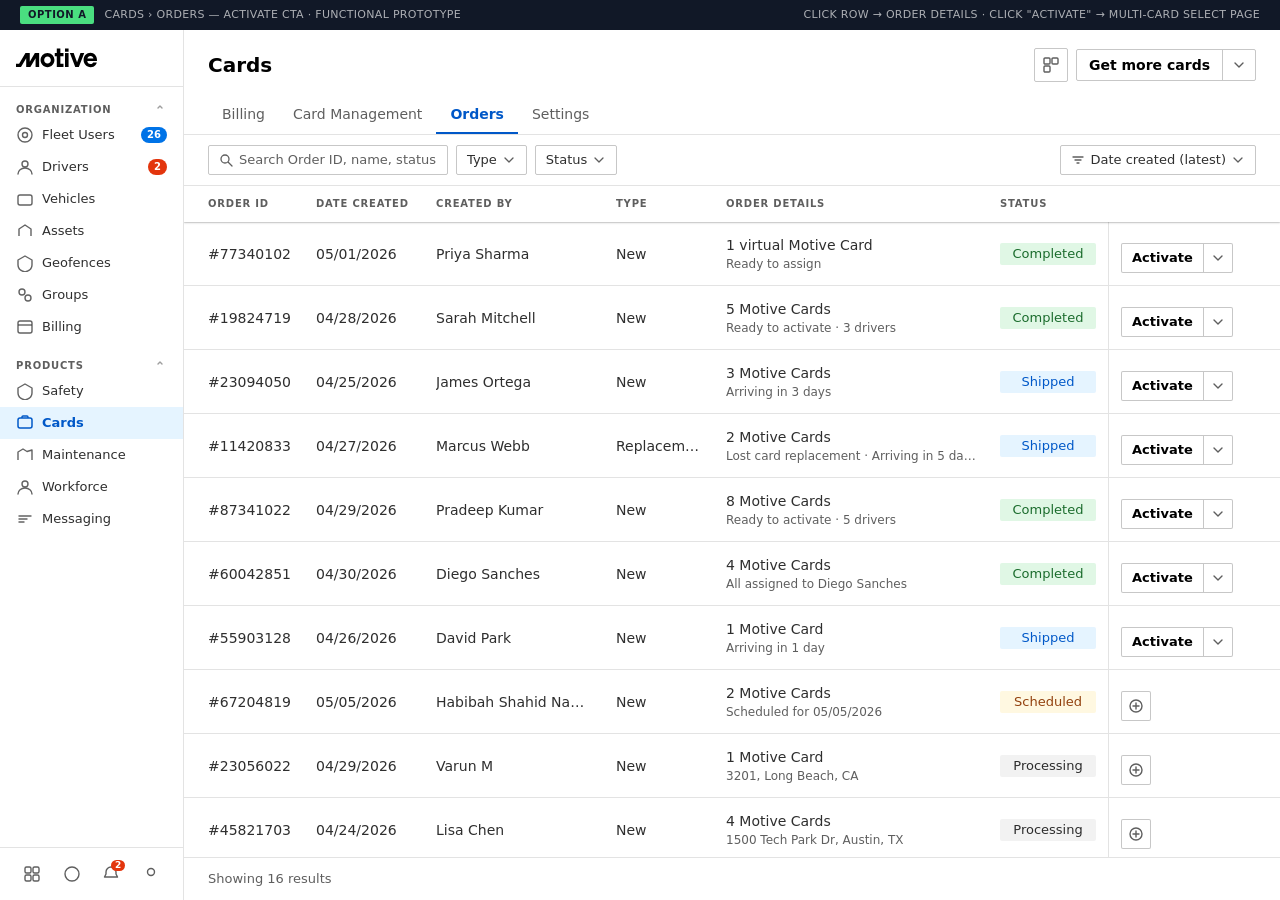
==== card-orders-activate/index.html @ 1909dba9 "fix(card-orders): implement Option A checkboxes, fix table layout, remove avatars" ====
<!DOCTYPE html>
<html lang="en">
<head>
<meta charset="UTF-8"/>
<meta name="viewport" content="width=device-width,initial-scale=1.0"/>
<title>Cards › Orders — Option A</title>
<style>
:root {
  --bg-primary:#fff;--bg-secondary:#fafafa;--bg-tertiary:#f7f7f7;
  --bg-neutral:#f2f2f2;--bg-accent:#e5f4ff;--bg-positive:#e0f7e5;
  --bg-negative:#ffecea;--bg-warning:#fff8e1;
  --text-standard:rgba(0,0,0,.82);--text-subdued:rgba(0,0,0,.63);
  --text-inactive:rgba(0,0,0,.38);--text-emphasis:#000;
  --text-accent:#0058c8;--text-positive:#1b6c2d;--text-negative:#bd0e00;
  --stroke-inactive:rgba(0,0,0,.11);--stroke-standard:rgba(0,0,0,.22);
  --stroke-active:#0073e7;--blue-60:#0073e7;--blue-70:#0058c8;
  --r-xs:2px;--r-sm:4px;--r-md:6px;
}
*{box-sizing:border-box;margin:0;padding:0}
body{font:400 14px/20px 'Inter',system-ui,sans-serif;background:var(--bg-tertiary);color:var(--text-standard);display:flex;flex-direction:column;height:100vh;overflow:hidden}

.banner{height:30px;background:#111827;color:#fff;display:flex;align-items:center;justify-content:space-between;padding:0 20px;flex-shrink:0;position:relative;z-index:900}
.banner-badge{background:#4ade80;color:#111827;border-radius:2px;padding:2px 8px;font:600 10px/14px 'Inter',system-ui,sans-serif;letter-spacing:.5px;text-transform:uppercase;margin-right:10px}
.banner-text{font:400 11px/14px 'Inter',system-ui,sans-serif;opacity:.65;letter-spacing:.3px;text-transform:uppercase}
.app{display:flex;flex:1;overflow:hidden}

/* SIDEBAR */
.sb{width:184px;flex-shrink:0;background:#fff;border-right:1px solid var(--stroke-inactive);display:flex;flex-direction:column;overflow:hidden}
.sb-logo{padding:18px 16px 14px;border-bottom:1px solid var(--stroke-inactive);flex-shrink:0;display:flex;align-items:center}
.sb-logo svg{height:24px;width:auto}
.sb-scroll{flex:1;overflow-y:auto;padding:8px 0}
.sb-section{padding:8px 16px 2px;font:600 10px/12px 'Inter',system-ui,sans-serif;letter-spacing:.8px;text-transform:uppercase;color:var(--text-subdued);display:flex;align-items:center;justify-content:space-between}
.sb-section svg{width:14px;height:14px;opacity:.6}
.sb-item{display:flex;align-items:center;gap:8px;padding:7px 16px;color:var(--text-standard);font:400 13px/18px 'Inter',system-ui,sans-serif;cursor:pointer;white-space:nowrap}
.sb-item:hover{background:rgba(0,0,0,.03)}
.sb-item.active{color:var(--text-accent);background:var(--bg-accent);font-weight:600}
.sb-item .icon{width:18px;height:18px;flex-shrink:0;display:flex;align-items:center;justify-content:center;opacity:.75}
.sb-item.active .icon{opacity:1}
.sb-item .badge{margin-left:auto;background:var(--blue-60);color:#fff;border-radius:99px;font:600 10px/14px 'Inter',system-ui,sans-serif;padding:1px 6px;flex-shrink:0}
.sb-item .badge.notif{background:#e3350d}
.sb-footer{border-top:1px solid var(--stroke-inactive);padding:10px 16px;display:flex;align-items:center;justify-content:space-between;flex-shrink:0}
.sb-foot-icon{width:32px;height:32px;display:flex;align-items:center;justify-content:center;border-radius:4px;cursor:pointer;color:var(--text-subdued);position:relative}
.sb-foot-icon:hover{background:var(--bg-neutral)}
.sb-foot-icon .badge{position:absolute;top:2px;right:2px;background:#e3350d;color:#fff;border-radius:99px;font:700 9px/11px 'Inter',system-ui,sans-serif;padding:0 4px;min-width:14px;text-align:center}

/* MAIN */
.main{flex:1;display:flex;flex-direction:column;overflow:hidden;background:var(--bg-primary)}
.view{flex:1;display:none;flex-direction:column;overflow:hidden}
.view.active{display:flex}

/* PAGE HEADER */
.ph{padding:18px 24px 0;border-bottom:1px solid var(--stroke-inactive);flex-shrink:0}
.ph-row{display:flex;align-items:center;justify-content:space-between;margin-bottom:14px}
.ph-title{font:700 20px/28px 'Inter',system-ui,sans-serif;color:var(--text-emphasis)}
.ph-actions{display:flex;align-items:center;gap:8px}
.get-cards-btn{display:inline-flex;align-items:center;border:1px solid var(--stroke-standard);border-radius:var(--r-xs);overflow:hidden;font:600 14px/20px 'Inter',system-ui,sans-serif;color:var(--text-emphasis);cursor:pointer}
.get-cards-btn .lbl{padding:5px 12px;border-right:1px solid var(--stroke-standard)}
.get-cards-btn:hover{background:var(--bg-secondary)}
.get-cards-btn .chev{padding:5px 8px;display:flex;align-items:center;color:var(--text-subdued)}
.get-cards-btn .chev svg{width:16px;height:16px}
.icon-square{width:34px;height:34px;border:1px solid var(--stroke-standard);border-radius:var(--r-xs);display:flex;align-items:center;justify-content:center;cursor:pointer;color:var(--text-subdued)}
.icon-square:hover{background:var(--bg-secondary)}
.icon-square svg{width:18px;height:18px}
.tabs{display:flex}
.tab{padding:8px 14px;font:400 14px/20px 'Inter',system-ui,sans-serif;color:var(--text-subdued);cursor:pointer;border-bottom:2px solid transparent;white-space:nowrap}
.tab:hover{color:var(--text-standard)}
.tab.active{color:var(--text-accent);border-bottom-color:var(--text-accent);font-weight:600}

/* SUB-PAGE HEADER */
.sub-head{display:flex;align-items:center;justify-content:space-between;padding:16px 24px;border-bottom:1px solid var(--stroke-inactive);flex-shrink:0}
.bc{font:400 14px/20px 'Inter',system-ui,sans-serif;color:var(--text-subdued);display:flex;align-items:center;gap:8px}
.bc a{color:var(--text-subdued);text-decoration:none;cursor:pointer}
.bc a:hover{color:var(--text-accent)}
.bc .sep{color:var(--text-inactive)}
.bc .cur{color:var(--text-emphasis);font-weight:700}
.btn-close{border:1px solid var(--stroke-standard);border-radius:var(--r-xs);padding:6px 16px;font:400 13px/18px 'Inter',system-ui,sans-serif;cursor:pointer;color:var(--text-standard);background:var(--bg-primary)}
.btn-close:hover{background:var(--bg-secondary)}

/* FILTER ROW */
.fr{display:flex;align-items:center;gap:8px;padding:10px 24px;border-bottom:1px solid var(--stroke-inactive);flex-shrink:0;background:var(--bg-primary);position:relative;z-index:30}
.search{display:flex;align-items:center;gap:6px;border:1px solid var(--stroke-standard);border-radius:var(--r-xs);padding:5px 10px;width:240px;flex-shrink:0;position:relative}
.search svg{width:14px;height:14px;flex-shrink:0;color:var(--text-subdued)}
.search input{border:none;outline:none;background:transparent;font:400 13px/18px 'Inter',system-ui,sans-serif;color:var(--text-standard);width:100%}
.search input::placeholder{color:var(--text-subdued)}
.filt{display:inline-flex;align-items:center;gap:5px;border:1px solid var(--stroke-standard);border-radius:var(--r-xs);padding:5px 10px;font:400 13px/18px 'Inter',system-ui,sans-serif;color:var(--text-standard);cursor:pointer;white-space:nowrap;user-select:none}
.filt svg{width:14px;height:14px;color:var(--text-subdued)}
.filt:hover{background:var(--bg-secondary)}
.filt.active{background:var(--bg-accent);border-color:var(--stroke-active);color:var(--text-accent);font-weight:600}
.filt.active svg{color:var(--text-accent)}
.fr-spacer{flex:1}
.sort{display:inline-flex;align-items:center;gap:5px;border:1px solid var(--stroke-standard);border-radius:var(--r-xs);padding:5px 10px;font:400 13px/18px 'Inter',system-ui,sans-serif;color:var(--text-standard);cursor:pointer;white-space:nowrap}
.sort:hover{background:var(--bg-secondary)}
.sort svg{width:14px;height:14px;color:var(--text-subdued)}

/* TABLE */
.ta{flex:1;overflow:auto;position:relative}
.tw{width:100%;display:flex;flex-direction:column}
.thead{display:grid;grid-template-columns:120px 120px 180px 110px 1fr 120px 172px;position:sticky;top:0;z-index:20;background:var(--bg-primary);box-shadow:0 0 0 1px rgba(0,0,0,.08),0 1px 2px rgba(0,0,0,.18);height:36px}
.th{display:flex;align-items:center;padding:0 12px;font:600 10px/12px 'Inter',system-ui,sans-serif;letter-spacing:.8px;text-transform:uppercase;color:var(--text-subdued);white-space:nowrap;overflow:hidden}
.th:first-child{padding-left:24px}
.th:last-child{padding:0 12px 0 12px;justify-content:flex-end}
.tr{display:grid;grid-template-columns:120px 120px 180px 110px 1fr 120px 172px;align-items:stretch;border-bottom:1px solid var(--stroke-inactive);min-height:64px;background:var(--bg-primary);cursor:pointer}
.tr:hover{background:var(--bg-secondary)}
.td{display:flex;flex-direction:column;justify-content:center;padding:12px 12px;overflow:hidden}
.td:first-child{padding-left:24px}
.td:last-child{padding:12px;border-left:1px solid var(--stroke-inactive);justify-content:flex-end}
.td-main{font:400 14px/20px 'Inter',system-ui,sans-serif;color:var(--text-standard);white-space:nowrap;overflow:hidden;text-overflow:ellipsis}
.td-sub{font:400 12px/16px 'Inter',system-ui,sans-serif;color:var(--text-subdued);margin-top:1px;white-space:nowrap;overflow:hidden;text-overflow:ellipsis}

/* TAGS */
.tag{display:inline-flex;align-items:center;justify-content:center;padding:2px 8px;border-radius:var(--r-xs);font:400 13px/18px 'Inter',system-ui,sans-serif;white-space:nowrap}
.tag-neutral{background:var(--bg-neutral);color:var(--text-standard)}
.tag-accent{background:var(--bg-accent);color:var(--text-accent)}
.tag-positive{background:var(--bg-positive);color:var(--text-positive)}
.tag-negative{background:var(--bg-negative);color:var(--text-negative)}
.tag-warning{background:var(--bg-warning);color:#92400e}

/* SPLIT + ICON */
.split{display:inline-flex;align-items:center;border:1px solid var(--stroke-standard);border-radius:var(--r-xs);font:600 13px/18px 'Inter',system-ui,sans-serif;color:var(--text-emphasis);background:var(--bg-primary);position:relative;cursor:default}
.split:hover{background:var(--bg-secondary)}
.split .s-lbl{padding:5px 10px;border-right:1px solid var(--stroke-standard);cursor:pointer;white-space:nowrap}
.split .s-lbl:hover{background:var(--bg-accent);color:var(--text-accent);border-radius:1px 0 0 1px}
.split .s-chev{padding:5px 6px;cursor:pointer;display:flex;align-items:center;justify-content:center}
.split .s-chev:hover{background:var(--bg-neutral);border-radius:0 1px 1px 0}
.split .s-chev svg{width:16px;height:16px;color:var(--text-subdued)}
.ibtn-wrap{position:relative;display:inline-flex}
.ibtn{width:30px;height:30px;border:1px solid var(--stroke-standard);border-radius:var(--r-xs);display:inline-flex;align-items:center;justify-content:center;cursor:pointer;background:var(--bg-primary);color:var(--text-subdued);flex-shrink:0}
.ibtn:hover{background:var(--bg-secondary)}
.ibtn svg{width:16px;height:16px}

/* DROPDOWN */
.dd{display:none;position:fixed;z-index:9000;background:var(--bg-primary);border:1px solid var(--stroke-standard);border-radius:var(--r-sm);box-shadow:0 4px 16px rgba(0,0,0,.14);min-width:190px;overflow:hidden;padding:4px 0}
.dd.open{display:block}
.dd-item{padding:8px 16px;font:400 14px/20px 'Inter',system-ui,sans-serif;color:var(--text-standard);cursor:pointer;white-space:nowrap}
.dd-item:hover{background:var(--bg-secondary)}
.dd-item.bold{font-weight:600}
.dd-item.checked{color:var(--text-accent);font-weight:600}
.dd-sep{height:1px;background:var(--stroke-inactive);margin:3px 0}

/* TYPEAHEAD */
.ta-dd{display:none;position:fixed;z-index:9100;background:var(--bg-primary);border:1px solid var(--stroke-standard);border-radius:var(--r-sm);box-shadow:0 6px 20px rgba(0,0,0,.14);min-width:320px;overflow:hidden;padding:4px 0}
.ta-dd.open{display:block}
.ta-item{padding:9px 16px;font:400 13px/18px 'Inter',system-ui,sans-serif;color:var(--text-standard);cursor:pointer;display:flex;align-items:center;justify-content:space-between;gap:16px}
.ta-item:hover{background:var(--bg-secondary)}
.ta-id{font:600 13px/18px 'Inter',system-ui,sans-serif;color:var(--text-emphasis);white-space:nowrap}
.ta-meta{font:400 12px/16px 'Inter',system-ui,sans-serif;color:var(--text-subdued);white-space:nowrap}
.ta-hl{color:var(--text-accent)}
.ta-empty{padding:12px 16px;font:400 13px/18px 'Inter',system-ui,sans-serif;color:var(--text-subdued);text-align:center}
.ta-section{padding:4px 16px 2px;font:600 10px/12px 'Inter',system-ui,sans-serif;letter-spacing:.6px;text-transform:uppercase;color:var(--text-inactive)}

/* TOOLTIP */
.tip-wrap{position:relative;display:inline-flex;align-items:center}
.tip{display:none;position:fixed;z-index:9100;background:rgba(0,0,0,.86);color:#fff;font:400 12px/16px 'Inter',system-ui,sans-serif;padding:6px 10px;border-radius:var(--r-sm);pointer-events:none;max-width:240px;white-space:normal;text-align:right}
.tip::after{content:'';position:absolute;top:100%;right:10px;border:5px solid transparent;border-top-color:rgba(0,0,0,.86)}
.tip-wrap:hover .tip{display:block}

.tf{padding:12px 24px;border-top:1px solid var(--stroke-inactive);font:400 13px/18px 'Inter',system-ui,sans-serif;color:var(--text-subdued);flex-shrink:0;background:var(--bg-primary)}
.toast{display:none;position:fixed;bottom:24px;left:50%;transform:translateX(-50%);background:var(--text-positive);color:#fff;padding:10px 20px;border-radius:var(--r-xs);font:600 13px/18px 'Inter',system-ui,sans-serif;z-index:9999;box-shadow:0 4px 12px rgba(0,0,0,.2);pointer-events:none;white-space:nowrap}

/* ─── ORDER DETAILS ─── */
.od-body{flex:1;overflow-y:auto;background:var(--bg-tertiary);padding:24px 32px}
.od-inner{max-width:920px;margin:0 auto;display:flex;flex-direction:column;gap:16px}
.od-card{background:var(--bg-primary);border:1px solid var(--stroke-inactive);border-radius:var(--r-sm);padding:24px 28px}
.od-card-title{font:600 18px/24px 'Inter',system-ui,sans-serif;color:var(--text-emphasis);margin-bottom:6px}
.od-card-sub{font:400 14px/20px 'Inter',system-ui,sans-serif;color:var(--text-subdued)}
.od-modified{font:italic 400 13px/18px 'Inter',system-ui,sans-serif;color:var(--text-subdued);margin-top:18px;border-top:1px solid var(--stroke-inactive);padding-top:14px}
.od-section-title{font:600 16px/22px 'Inter',system-ui,sans-serif;color:var(--text-emphasis);margin-bottom:16px;letter-spacing:-.1px}
.od-row{display:flex;align-items:flex-start;gap:24px;padding:12px 0;border-bottom:1px solid var(--stroke-inactive)}
.od-row:last-child{border-bottom:none}
.od-row-label{font:400 13px/18px 'Inter',system-ui,sans-serif;color:var(--text-subdued);width:200px;flex-shrink:0}
.od-row-val{font:400 14px/20px 'Inter',system-ui,sans-serif;color:var(--text-standard);flex:1}

/* TIMELINE */
.timeline{display:flex;align-items:flex-start;justify-content:space-between;margin-top:16px;padding:0 8px;position:relative}
.tl-step{display:flex;flex-direction:column;align-items:center;flex:1;position:relative;z-index:2}
.tl-dot{width:24px;height:24px;border-radius:50%;background:var(--bg-positive);border:2px solid var(--text-positive);color:var(--text-positive);display:flex;align-items:center;justify-content:center;flex-shrink:0;margin-bottom:8px}
.tl-dot svg{width:14px;height:14px}
.tl-step.pending .tl-dot{background:var(--bg-primary);border-color:var(--stroke-standard);color:var(--text-inactive)}
.tl-step.pending .tl-label{color:var(--text-inactive)}
.tl-step.pending .tl-date{color:var(--text-inactive)}
.tl-label{font:600 13px/18px 'Inter',system-ui,sans-serif;color:var(--text-positive);text-align:center;margin-bottom:2px}
.tl-date{font:400 12px/16px 'Inter',system-ui,sans-serif;color:var(--text-subdued);text-align:center}

/* GROUPED CARDS */
.rc-head{display:flex;align-items:center;justify-content:space-between;margin-bottom:6px}
.rc-title{font:600 16px/22px 'Inter',system-ui,sans-serif;color:var(--text-emphasis)}
.rc-sub{font:400 13px/18px 'Inter',system-ui,sans-serif;color:var(--text-subdued);margin-bottom:18px}
.btn-primary{background:var(--blue-60);color:#fff;border:1px solid var(--blue-60);border-radius:var(--r-xs);padding:6px 16px;font:600 13px/18px 'Inter',system-ui,sans-serif;cursor:pointer}
.btn-primary:hover{background:var(--blue-70)}
.btn-primary:disabled{background:var(--bg-neutral);border-color:var(--stroke-standard);color:var(--text-inactive);cursor:not-allowed}
.btn-secondary{background:var(--bg-primary);color:var(--text-standard);border:1px solid var(--stroke-standard);border-radius:var(--r-xs);padding:6px 16px;font:400 13px/18px 'Inter',system-ui,sans-serif;cursor:pointer}
.btn-secondary:hover{background:var(--bg-secondary)}

.dg{border:1px solid var(--stroke-inactive);border-radius:var(--r-sm);margin-bottom:12px;overflow:hidden;background:var(--bg-primary)}
.dg-header{display:flex;align-items:center;gap:12px;padding:14px 18px;background:var(--bg-tertiary);border-bottom:1px solid var(--stroke-inactive);cursor:pointer;user-select:none;transition:background .15s}
.dg-header:hover{background:rgba(0,115,231,.05)}
.dg-cb{display:flex;align-items:center;justify-content:center;width:18px;height:18px;flex-shrink:0;opacity:0;transition:opacity .15s}
.dg.edit-mode .dg-cb{opacity:1}
.dg-cb input{width:16px;height:16px;accent-color:var(--blue-60);cursor:pointer}
.dg-info{flex:1;min-width:0}
.dg-name{font:600 14px/20px 'Inter',system-ui,sans-serif;color:var(--text-emphasis)}
.dg-meta{font:400 12px/16px 'Inter',system-ui,sans-serif;color:var(--text-subdued);margin-top:1px}
.dg-count{font:400 12px/16px 'Inter',system-ui,sans-serif;color:var(--text-subdued);background:var(--bg-primary);border:1px solid var(--stroke-inactive);padding:2px 10px;border-radius:99px;flex-shrink:0}
.dg-cards{padding:0;display:none}
.dg.edit-mode .dg-cards{display:block}
.dg-card-row{display:flex;align-items:center;gap:12px;padding:11px 18px 11px 56px;border-top:1px solid var(--stroke-inactive)}
.dg-card-row:first-child{border-top:none}
.dg-card-row:hover{background:var(--bg-secondary)}
.dg-card-row.activated{opacity:.55}
.dg-card-cb{width:18px;height:18px;display:flex;align-items:center;justify-content:center;flex-shrink:0}
.dg-card-cb input{width:16px;height:16px;accent-color:var(--blue-60);cursor:pointer}
.dg-card-num{font:400 14px/20px 'Inter',system-ui,sans-serif;color:var(--text-standard);flex:1;letter-spacing:.4px}
.dg-card-status{font:600 12px/16px 'Inter',system-ui,sans-serif;flex:0 0 auto}
.dg-card-status.done{color:var(--text-positive)}
.dg-card-status.pending{color:var(--text-subdued);font-weight:400}

/* ─── ACTIVATE CARDS VIEW ─── */
.ac-table{flex:1;overflow:auto;background:var(--bg-primary)}
.ac-thead{display:flex;align-items:center;padding:12px 24px;background:var(--bg-primary);border-bottom:1px solid var(--stroke-inactive);font:600 10px/12px 'Inter',system-ui,sans-serif;letter-spacing:.6px;text-transform:uppercase;color:var(--text-subdued)}
.ac-cb{width:48px;flex-shrink:0;display:flex;align-items:center;justify-content:center}
.ac-cb input{width:16px;height:16px;accent-color:var(--blue-60);cursor:pointer}
.ac-num{flex:1.2;min-width:160px}
.ac-driver{flex:1.5;min-width:200px}
.ac-profile{flex:1;min-width:140px}
.ac-actions{width:60px;flex-shrink:0}
.ac-row{display:flex;align-items:center;padding:14px 24px;border-bottom:1px solid var(--stroke-inactive);background:var(--bg-primary);cursor:pointer}
.ac-row:hover{background:var(--bg-secondary)}
.ac-row.selected{background:#f0f7ff}
.ac-row.selected:hover{background:#e8f3ff}
.ac-num-val{font:400 14px/20px 'Inter',system-ui,sans-serif;color:var(--text-standard)}
.ac-driver-val{font:400 14px/20px 'Inter',system-ui,sans-serif;color:var(--text-accent);cursor:pointer}
.ac-driver-val:hover{text-decoration:underline}
.ac-profile-val{font:400 14px/20px 'Inter',system-ui,sans-serif;color:var(--text-standard)}

/* ACTION BAR */
.action-bar{display:none;align-items:center;justify-content:space-between;padding:10px 24px;background:var(--blue-60);color:#fff;border-bottom:1px solid var(--blue-70);flex-shrink:0;height:42px}
.action-bar.visible{display:flex}
.ab-left{display:flex;align-items:center;gap:8px;font:400 14px/20px 'Inter',system-ui,sans-serif}
.ab-left strong{font-weight:600}
.ab-clear{color:rgba(255,255,255,.85);cursor:pointer;text-decoration:underline;font:400 13px/18px 'Inter',system-ui,sans-serif;margin-left:6px}
.ab-clear:hover{color:#fff}
.ab-right{display:flex;align-items:center;gap:14px}
.ab-btn{background:transparent;border:none;color:rgba(255,255,255,.95);font:600 13px/18px 'Inter',system-ui,sans-serif;cursor:pointer;padding:6px 10px}
.ab-btn:hover{color:#fff}
.ab-btn.primary{color:#fff;background:rgba(255,255,255,.12);border-radius:var(--r-xs);padding:6px 14px}
.ab-btn.primary:hover{background:rgba(255,255,255,.22)}

/* MODAL */
.modal-overlay{display:none;position:fixed;inset:0;z-index:800;background:rgba(0,0,0,.4);align-items:center;justify-content:center}
.modal-overlay.open{display:flex}
.modal{background:var(--bg-primary);border-radius:var(--r-sm);width:480px;max-width:90vw;padding:24px 28px;box-shadow:0 8px 28px rgba(0,0,0,.2)}
.modal-title{font:600 17px/24px 'Inter',system-ui,sans-serif;color:var(--text-emphasis);margin-bottom:12px}
.modal-body{font:400 14px/20px 'Inter',system-ui,sans-serif;color:var(--text-standard);margin-bottom:8px}
.modal-body strong{font-weight:600}
.modal-q{font:400 14px/20px 'Inter',system-ui,sans-serif;color:var(--text-standard);margin-bottom:24px;margin-top:14px}
.modal-actions{display:flex;justify-content:flex-end;gap:10px}

/* GET MORE CARDS MODAL */
.fullmodal-overlay{display:none;position:fixed;inset:0;z-index:800;background:var(--bg-primary);flex-direction:column}
.fullmodal-overlay.open{display:flex}
.fullmodal-header{background:var(--blue-60);color:#fff;display:flex;align-items:center;justify-content:space-between;padding:0 24px;height:52px;flex-shrink:0}
.fullmodal-title{font:600 16px/22px 'Inter',system-ui,sans-serif}
.fullmodal-header-actions{display:flex;align-items:center;gap:10px}
.fullmodal-close{border:1px solid rgba(255,255,255,.5);border-radius:var(--r-xs);padding:5px 16px;font:400 13px/18px 'Inter',system-ui,sans-serif;color:#fff;cursor:pointer;background:transparent}
.fullmodal-close:hover{background:rgba(255,255,255,.12)}
.fullmodal-next{border:1px solid rgba(255,255,255,.3);border-radius:var(--r-xs);padding:5px 16px;font:400 13px/18px 'Inter',system-ui,sans-serif;color:rgba(255,255,255,.45);cursor:not-allowed;background:transparent}
.fullmodal-body{flex:1;overflow-y:auto;background:var(--bg-tertiary);padding:32px 24px}
.fullmodal-body-inner{max-width:600px;margin:0 auto;display:flex;flex-direction:column;gap:16px}
.m-section{background:var(--bg-primary);border:1px solid var(--stroke-inactive);border-radius:var(--r-sm);padding:24px 28px}
.m-section-title{font:600 16px/22px 'Inter',system-ui,sans-serif;color:var(--text-emphasis);margin-bottom:20px}
.m-field{margin-bottom:20px}.m-field:last-child{margin-bottom:0}
.m-label{font:400 13px/18px 'Inter',system-ui,sans-serif;color:var(--text-standard);margin-bottom:6px}
.m-label .req{color:var(--text-negative)}
.m-input{width:100%;border:1px solid var(--stroke-standard);border-radius:var(--r-xs);padding:8px 12px;font:400 14px/20px 'Inter',system-ui,sans-serif;color:var(--text-standard);background:var(--bg-primary);outline:none}
.m-input:focus{border-color:var(--blue-60);box-shadow:0 0 0 2px rgba(0,115,231,.15)}
.m-radio-option{border:1px solid var(--stroke-standard);border-radius:var(--r-xs);padding:14px 16px;margin-bottom:8px;cursor:pointer;display:flex;align-items:flex-start;gap:12px}
.m-radio-option:hover,.m-radio-option.selected{border-color:var(--blue-60);background:var(--bg-accent)}
.m-radio-option input{margin-top:3px;flex-shrink:0;accent-color:var(--blue-60)}
.m-radio-option .ro-title{font:600 13px/18px 'Inter',system-ui,sans-serif;color:var(--text-emphasis)}
.m-radio-option .ro-sub{font:400 12px/16px 'Inter',system-ui,sans-serif;color:var(--text-subdued);margin-top:2px}
.m-footer{background:var(--bg-secondary);border-top:1px solid var(--stroke-inactive);padding:14px 24px;flex-shrink:0;text-align:center;font:400 13px/18px 'Inter',system-ui,sans-serif;color:var(--text-subdued)}
.m-footer a{color:var(--text-accent);text-decoration:none}
</style>
</head>
<body>

<div class="banner">
  <div style="display:flex;align-items:center">
    <span class="banner-badge">Option A</span>
    <span class="banner-text">Cards › Orders — Activate CTA · Functional Prototype</span>
  </div>
  <span class="banner-text">Click row → Order Details · Click "Activate" → multi-card select page</span>
</div>

<div class="app">
<!-- SIDEBAR -->
<nav class="sb">
  <div class="sb-logo">
    <svg width="135" height="40" viewBox="0 0 162 48" xmlns="http://www.w3.org/2000/svg" style="height:24px;width:auto"><path d="M88.7122 16.3163V31.636L94.9807 31.6232V37.9936H81.5799V16.3112H77.5258V10.1039H81.5774V0.899902H88.7122V10.109H94.9807V16.3163H88.7122Z" fill="black"/><path d="M105.133 0.899902V7.24995H105.13V7.25505H98.0129V0.899902H105.133Z" fill="black"/><path d="M27.5024 10.1013H18.9788L6.23792 31.6359H0V38.0064H9.96081L20.3854 20.3705V37.9936H28.7943L39.1705 20.3195V37.9936H46.3054V10.1013H37.7435L27.5024 27.3983V10.1013Z" fill="black"/><path d="M98.0054 10.1013H105.14V37.9936H98.0054V10.1013Z" fill="black"/><path fill-rule="evenodd" clip-rule="evenodd" d="M62.9984 9.77772H63.0519C70.7271 9.77772 76.8325 16.2093 76.8325 24.0475C76.8325 31.8857 70.7271 38.3172 63.0519 38.3172H62.9984C55.3259 38.3172 49.1644 31.9468 49.1644 24.0475C49.1644 16.1481 55.3259 9.77772 62.9984 9.77772ZM62.9984 31.1824H63.0519V31.1773C66.7825 31.1773 69.7001 27.9895 69.7052 24.0475C69.7052 20.1539 66.7264 16.9126 63.0519 16.9126H62.9984C59.2169 16.9126 56.2993 20.1004 56.2993 24.0475C56.2993 27.9946 59.2169 31.1824 62.9984 31.1824Z" fill="black"/><path fill-rule="evenodd" clip-rule="evenodd" d="M149.229 31.98C152.095 31.98 153.882 30.3058 154.368 28.8432H161.503C161.233 31.1696 158.15 38.3122 149.223 38.3122C141.164 38.3122 135.209 32.2526 135.209 24.0271C135.209 15.9672 141.324 9.7446 149.004 9.7446C156.307 9.7446 162 16.1278 162 23.9201C162 24.7304 161.946 25.4897 161.893 26.03H142.527C143.008 29.4394 145.065 31.98 149.229 31.98ZM142.754 20.9438H154.977C154.213 18.1408 152.327 16.0743 149.027 16.0743C145.569 16.0743 143.556 18.0771 142.754 20.9438Z" fill="black"/><path d="M122.139 28.3513L128.938 10.1064V10.1217H136.539L125.684 37.9936H118.503L107.711 10.1064H115.341L122.139 28.3513Z" fill="black"/></svg>
  </div>
  <div class="sb-scroll">
    <div class="sb-section">Organization <svg viewBox="0 0 14 14" fill="none"><path d="M9 5L7 3 5 5" stroke="currentColor" stroke-width="1.4" stroke-linecap="round" stroke-linejoin="round"/></svg></div>
    <div class="sb-item"><span class="icon"><svg viewBox="0 0 18 18" fill="none"><path d="M2 9a7 7 0 1 0 14 0A7 7 0 0 0 2 9z" stroke="currentColor" stroke-width="1.4"/><circle cx="9" cy="9" r="2.5" stroke="currentColor" stroke-width="1.4"/></svg></span>Fleet Users<span class="badge">26</span></div>
    <div class="sb-item"><span class="icon"><svg viewBox="0 0 18 18" fill="none"><circle cx="9" cy="6" r="3" stroke="currentColor" stroke-width="1.4"/><path d="M2 16c0-3.3 3.1-6 7-6s7 2.7 7 6" stroke="currentColor" stroke-width="1.4" stroke-linecap="round"/></svg></span>Drivers<span class="badge notif">2</span></div>
    <div class="sb-item"><span class="icon"><svg viewBox="0 0 18 18" fill="none"><rect x="2" y="5" width="14" height="10" rx="2" stroke="currentColor" stroke-width="1.4"/></svg></span>Vehicles</div>
    <div class="sb-item"><span class="icon"><svg viewBox="0 0 18 18" fill="none"><path d="M3 14V7l6-4 6 4v7" stroke="currentColor" stroke-width="1.4" stroke-linejoin="round"/></svg></span>Assets</div>
    <div class="sb-item"><span class="icon"><svg viewBox="0 0 18 18" fill="none"><path d="M9 2L2 6v5c0 3.3 2.9 6 7 7 4.1-1 7-3.7 7-7V6L9 2z" stroke="currentColor" stroke-width="1.4" stroke-linejoin="round"/></svg></span>Geofences</div>
    <div class="sb-item"><span class="icon"><svg viewBox="0 0 18 18" fill="none"><circle cx="6" cy="6" r="3" stroke="currentColor" stroke-width="1.4"/><circle cx="12" cy="12" r="3" stroke="currentColor" stroke-width="1.4"/></svg></span>Groups</div>
    <div class="sb-item"><span class="icon"><svg viewBox="0 0 18 18" fill="none"><rect x="2" y="3" width="14" height="12" rx="2" stroke="currentColor" stroke-width="1.4"/><path d="M2 7h14" stroke="currentColor" stroke-width="1.4"/></svg></span>Billing</div>
    <div class="sb-section" style="margin-top:8px">Products <svg viewBox="0 0 14 14" fill="none"><path d="M9 5L7 3 5 5" stroke="currentColor" stroke-width="1.4" stroke-linecap="round" stroke-linejoin="round"/></svg></div>
    <div class="sb-item"><span class="icon"><svg viewBox="0 0 18 18" fill="none"><path d="M9 2L2 6v5c0 3.3 2.9 6 7 7 4.1-1 7-3.7 7-7V6L9 2z" stroke="currentColor" stroke-width="1.4" stroke-linejoin="round"/></svg></span>Safety</div>
    <div class="sb-item active"><span class="icon"><svg viewBox="0 0 18 18" fill="none"><rect x="2" y="4" width="14" height="10" rx="2" stroke="currentColor" stroke-width="1.5"/><path d="M6 4V3a1 1 0 0 1 1-1h4a1 1 0 0 1 1 1v1" stroke="currentColor" stroke-width="1.4"/></svg></span>Cards</div>
    <div class="sb-item"><span class="icon"><svg viewBox="0 0 18 18" fill="none"><path d="M2 14V6l5-3 4 2.5L16 4v10" stroke="currentColor" stroke-width="1.4" stroke-linejoin="round"/></svg></span>Maintenance</div>
    <div class="sb-item"><span class="icon"><svg viewBox="0 0 18 18" fill="none"><circle cx="9" cy="6" r="3" stroke="currentColor" stroke-width="1.4"/><path d="M2 16c0-3.3 3.1-6 7-6s7 2.7 7 6" stroke="currentColor" stroke-width="1.4" stroke-linecap="round"/></svg></span>Workforce</div>
    <div class="sb-item"><span class="icon"><svg viewBox="0 0 18 18" fill="none"><path d="M3 6h12M3 9h8M3 12h5" stroke="currentColor" stroke-width="1.4" stroke-linecap="round"/></svg></span>Messaging</div>
  </div>
  <div class="sb-footer">
    <div class="sb-foot-icon"><svg width="18" height="18" viewBox="0 0 18 18" fill="none"><rect x="2" y="2" width="6" height="6" rx="1.5" stroke="currentColor" stroke-width="1.4"/><rect x="10" y="2" width="6" height="6" rx="1.5" stroke="currentColor" stroke-width="1.4"/><rect x="2" y="10" width="6" height="6" rx="1.5" stroke="currentColor" stroke-width="1.4"/><rect x="10" y="10" width="6" height="6" rx="1.5" stroke="currentColor" stroke-width="1.4"/></svg></div>
    <div class="sb-foot-icon"><svg width="18" height="18" viewBox="0 0 18 18" fill="none"><circle cx="9" cy="9" r="7" stroke="currentColor" stroke-width="1.4"/></svg></div>
    <div class="sb-foot-icon" style="position:relative"><svg width="18" height="18" viewBox="0 0 18 18" fill="none"><path d="M9 2a5 5 0 0 1 5 5v2l1.5 3H2.5L4 9V7a5 5 0 0 1 5-5z" stroke="currentColor" stroke-width="1.4" stroke-linejoin="round"/></svg><span class="badge">2</span></div>
    <div class="sb-foot-icon"><svg width="18" height="18" viewBox="0 0 18 18" fill="none"><circle cx="9" cy="7" r="3.5" stroke="currentColor" stroke-width="1.4"/></svg></div>
  </div>
</nav>

<main class="main">

<!-- VIEW 1: ORDERS -->
<div class="view active" id="viewOrders">
  <div class="ph">
    <div class="ph-row">
      <h1 class="ph-title">Cards</h1>
      <div class="ph-actions">
        <div class="icon-square"><svg viewBox="0 0 18 18" fill="none"><rect x="2" y="2" width="6" height="6" rx="1" stroke="currentColor" stroke-width="1.4"/><rect x="10" y="2" width="6" height="6" rx="1" stroke="currentColor" stroke-width="1.4"/><rect x="2" y="10" width="6" height="6" rx="1" stroke="currentColor" stroke-width="1.4"/></svg></div>
        <div class="get-cards-btn" onclick="openGetMoreCards()"><span class="lbl">Get more cards</span><span class="chev"><svg viewBox="0 0 16 16" fill="none"><path d="M4 6l4 4 4-4" stroke="currentColor" stroke-width="1.4" stroke-linecap="round" stroke-linejoin="round"/></svg></span></div>
      </div>
    </div>
    <div class="tabs"><div class="tab">Billing</div><div class="tab">Card Management</div><div class="tab active">Orders</div><div class="tab">Settings</div></div>
  </div>

  <div class="fr">
    <div class="search">
      <svg viewBox="0 0 14 14" fill="none"><circle cx="6" cy="6" r="4" stroke="currentColor" stroke-width="1.3"/><path d="M9.5 9.5L13 13" stroke="currentColor" stroke-width="1.3" stroke-linecap="round"/></svg>
      <input type="text" id="searchInput" placeholder="Search Order ID, name, status…" oninput="handleSearch(this.value)" onkeydown="handleSearchKey(event)" autocomplete="off"/>
    </div>
    <div class="filt" id="filtType" onclick="openFilterDD(event,'type',TYPE_OPTIONS)">Type <svg viewBox="0 0 14 14" fill="none"><path d="M3 5l4 4 4-4" stroke="currentColor" stroke-width="1.3" stroke-linecap="round" stroke-linejoin="round"/></svg></div>
    <div class="filt" id="filtStatus" onclick="openFilterDD(event,'status',STATUS_OPTIONS)">Status <svg viewBox="0 0 14 14" fill="none"><path d="M3 5l4 4 4-4" stroke="currentColor" stroke-width="1.3" stroke-linecap="round" stroke-linejoin="round"/></svg></div>
    <div class="fr-spacer"></div>
    <div class="sort"><svg viewBox="0 0 14 14" fill="none"><path d="M2 4h10M4 7h6M6 10h2" stroke="currentColor" stroke-width="1.3" stroke-linecap="round"/></svg>Date created (latest) <svg viewBox="0 0 14 14" fill="none"><path d="M3 5l4 4 4-4" stroke="currentColor" stroke-width="1.3" stroke-linecap="round" stroke-linejoin="round"/></svg></div>
  </div>

  <div class="ta">
    <div class="tw">
      <div class="thead">
        <div class="th">Order ID</div>
        <div class="th">Date Created</div>
        <div class="th">Created By</div>
        <div class="th">Type</div>
        <div class="th">Order Details</div>
        <div class="th">Status</div>
        <div class="th"></div>
      </div>
      <div id="ordersTbody"></div>
    </div>
  </div>
  <div class="tf" id="tableFooter">Showing 16 results</div>
</div>

<!-- VIEW 2: ORDER DETAILS -->
<div class="view" id="viewOrderDetails">
  <div class="sub-head">
    <div class="bc">
      <a onclick="goToOrders()">Cards</a><span class="sep">/</span>
      <a onclick="goToOrders()">Orders</a><span class="sep">/</span>
      <span class="cur" id="odBcId"></span>
    </div>
    <button class="btn-close" onclick="goToOrders()">Close</button>
  </div>
  <div class="od-body">
    <div class="od-inner" id="odContent"></div>
  </div>
</div>

<!-- VIEW 3: ACTIVATE CARDS PAGE -->
<div class="view" id="viewActivateCards">
  <div class="sub-head">
    <div class="bc">
      <a onclick="goToOrders()">Cards</a><span class="sep">/</span>
      <a onclick="goToOrders()">Orders</a><span class="sep">/</span>
      <a id="acBcOrderId" onclick="goToOrderDetails(_currentOrderId)"></a><span class="sep">/</span>
      <span class="cur">Activate cards</span>
    </div>
    <button class="btn-close" onclick="goToOrders()">Close</button>
  </div>
  <div class="fr" id="acFilterRow">
    <div class="search" style="width:280px">
      <svg viewBox="0 0 14 14" fill="none"><circle cx="6" cy="6" r="4" stroke="currentColor" stroke-width="1.3"/><path d="M9.5 9.5L13 13" stroke="currentColor" stroke-width="1.3" stroke-linecap="round"/></svg>
      <input type="text" id="acSearchInput" placeholder="Search by driver or vehicle" oninput="filterAcRows(this.value)"/>
    </div>
    <div class="filt">Card <svg viewBox="0 0 14 14" fill="none"><path d="M3 5l4 4 4-4" stroke="currentColor" stroke-width="1.3" stroke-linecap="round" stroke-linejoin="round"/></svg></div>
    <div class="filt">Spend profile <svg viewBox="0 0 14 14" fill="none"><path d="M3 5l4 4 4-4" stroke="currentColor" stroke-width="1.3" stroke-linecap="round" stroke-linejoin="round"/></svg></div>
    <div class="fr-spacer"></div>
  </div>
  <div class="action-bar" id="acActionBar">
    <div class="ab-left"><strong id="acSelText">0 cards selected</strong><span class="ab-clear" onclick="clearAcSelection()">Clear</span></div>
    <div class="ab-right"><button class="ab-btn">Change spend profile</button><button class="ab-btn primary" onclick="openActivateModal('selected')">Activate selected</button></div>
  </div>
  <div class="ac-table">
    <div class="ac-thead">
      <div class="ac-cb"><input type="checkbox" id="acSelectAll" onclick="toggleAcSelectAll(this.checked)"/></div>
      <div class="ac-num">Card number / ID</div>
      <div class="ac-driver">Assigned to</div>
      <div class="ac-profile">Spend profile</div>
      <div class="ac-actions"></div>
    </div>
    <div id="acTbody"></div>
  </div>
</div>

</main>
</div>

<div class="ta-dd" id="taDropdown"></div>
<div class="toast" id="toast"></div>

<!-- ACTIVATE CONFIRMATION MODAL -->
<div class="modal-overlay" id="activateModal" onclick="closeActivateModal()">
  <div class="modal" onclick="event.stopPropagation()">
    <div class="modal-title">Activate cards</div>
    <div class="modal-body">You are about to activate <strong id="actCount">1</strong> <span id="actCardWord">card</span>. Once activated, these cards will be ready for use.</div>
    <div class="modal-q">Do you want to proceed?</div>
    <div class="modal-actions">
      <button class="btn-secondary" onclick="closeActivateModal()">Cancel</button>
      <button class="btn-primary" onclick="confirmActivation()">Activate</button>
    </div>
  </div>
</div>

<!-- GET MORE CARDS MODAL -->
<div class="fullmodal-overlay" id="modalOverlay">
  <div class="fullmodal-header">
    <span class="fullmodal-title">New Card Order</span>
    <div class="fullmodal-header-actions">
      <button class="fullmodal-close" onclick="closeGetMoreCards()">Close</button>
      <button class="fullmodal-next">Next</button>
    </div>
  </div>
  <div class="fullmodal-body">
    <div class="fullmodal-body-inner">
      <div class="m-section">
        <div class="m-section-title">Order details</div>
        <div class="m-field"><div class="m-label">Quantity</div><input class="m-input" type="number" min="1"/></div>
        <div class="m-field">
          <div class="m-label">Fuel station prompts <span class="req">*</span></div>
          <div class="m-radio-option" onclick="selectRadio(this)"><input type="radio" name="fuel" value="none"/><div><div class="ro-title">None</div><div class="ro-sub">No information required at point of sale.</div></div></div>
          <div class="m-radio-option" onclick="selectRadio(this)"><input type="radio" name="fuel" value="driver"/><div><div class="ro-title">Driver Code + odometer</div><div class="ro-sub">Required at point of sale to purchase fuel.</div></div></div>
        </div>
      </div>
      <div class="m-section">
        <div class="m-section-title">Shipping details</div>
        <div style="display:grid;grid-template-columns:1fr 1fr;gap:16px" class="m-field">
          <div><div class="m-label">Recipient name <span class="req">*</span></div><input class="m-input" type="text"/></div>
          <div><div class="m-label">Phone number <span class="req">*</span></div><div style="display:flex;gap:8px"><input class="m-input" style="width:60px" type="text" value="+1" readonly/><input class="m-input" style="flex:1" type="tel" placeholder="(___) ___-____"/></div></div>
        </div>
      </div>
    </div>
  </div>
  <div class="m-footer">Need help ordering? <a href="#">Contact support</a> or call (855) 434-3564</div>
</div>

<script>
const TYPE_OPTIONS = ['New', 'Replacement'];
const STATUS_OPTIONS = ['Draft', 'Scheduled', 'Processing', 'Shipped', 'Completed', 'Canceled'];

// ═══════════════════════════════════════════════════════════
//  ORDERS — realistic fleet data
// ═══════════════════════════════════════════════════════════
const ORDERS = {
  tr1: {id:'77340102',mode:'virtual',state:'eligible',cardType:'virtual',orderType:'New',createdBy:'Priya Sharma',date:'05/01/2026',rewardIssued:!0,timeline:['Scheduled:Apr 28','Order placed:Apr 30','Processed:Apr 30','Shipped:—','Completed:May 01'],cards:[{id:'c1',cardLast4:'4521',assignedTo:'Priya Sharma',spendProfile:'Drivers'}]},
  tr2: {id:'19824719',mode:'standard',state:'eligible',cardType:'physical',orderType:'New',createdBy:'Sarah Mitchell',date:'04/28/2026',shippingAddr:'Motive Internal Testing · 4500 N Oak Trafficway, Kansas City, MO',timeline:['Scheduled:Apr 20','Order placed:Apr 22','Processed:Apr 23','Shipped:Apr 25','Completed:Apr 28'],cards:[{id:'c1',cardLast4:'9723',assignedTo:'Tarang Singhal',spendProfile:'Drivers'},{id:'c2',cardLast4:'8104',assignedTo:'Tarang Singhal',spendProfile:'Drivers'},{id:'c3',cardLast4:'2298',assignedTo:'Tarang Singhal',spendProfile:'Drivers'},{id:'c4',cardLast4:'7456',assignedTo:'Diego Sanches',spendProfile:'Drivers'},{id:'c5',cardLast4:'3911',assignedTo:'Marcus Webb',spendProfile:'Maintenance'}]},
  tr3: {id:'23094050',mode:'preconfig',state:'eligible',cardType:'physical',orderType:'New',createdBy:'James Ortega',date:'04/25/2026',eta:'Arriving in 3 days',shippingAddr:'100 Main St, Austin, TX 78701',timeline:['Scheduled:Apr 20','Order placed:Apr 22','Processed:Apr 23','Shipped:Apr 25','Completed:—'],cards:[{id:'c1',cardLast4:'6612',assignedTo:'James Ortega',spendProfile:'Drivers'},{id:'c2',cardLast4:'0048',assignedTo:'James Ortega',spendProfile:'Drivers'},{id:'c3',cardLast4:'8842',assignedTo:'Diego Sanches',spendProfile:'Drivers'}]},
  tr4: {id:'11420833',mode:'replacement-preconfig',state:'eligible',cardType:'physical',orderType:'Replacement',createdBy:'Marcus Webb',date:'04/27/2026',eta:'Arriving in 5 days',shippingAddr:'Motive Internal Testing · 10799 Wheeler Trace, Hampton, GA 30228',timeline:['Scheduled:Apr 04','Order placed:Apr 26','Processed:Apr 27','Shipped:Apr 28','Completed:—'],cards:[{id:'c1',cardLast4:'2284',assignedTo:'Tarang Singhal',spendProfile:'Drivers'},{id:'c2',cardLast4:'5519',assignedTo:'Marcus Webb',spendProfile:'Drivers'}]},
  tr5: {id:'87341022',mode:'standard',state:'eligible',cardType:'physical',orderType:'New',createdBy:'Pradeep Kumar',date:'04/29/2026',shippingAddr:'Motive HQ · 333 W San Carlos St, San Jose, CA 95110',timeline:['Scheduled:Apr 18','Order placed:Apr 22','Processed:Apr 23','Shipped:Apr 26','Completed:Apr 29'],cards:[{id:'c1',cardLast4:'1287',assignedTo:'Carlos Mendez',spendProfile:'Drivers'},{id:'c2',cardLast4:'6629',assignedTo:'Carlos Mendez',spendProfile:'Drivers'},{id:'c3',cardLast4:'3344',assignedTo:'Lisa Chen',spendProfile:'Drivers'},{id:'c4',cardLast4:'9088',assignedTo:'Lisa Chen',spendProfile:'Drivers'},{id:'c5',cardLast4:'5511',assignedTo:'Robert Johnson',spendProfile:'Maintenance'},{id:'c6',cardLast4:'2901',assignedTo:'Habibah Shahid Naeem',spendProfile:'Drivers'},{id:'c7',cardLast4:'7842',assignedTo:'Maria Garcia',spendProfile:'Drivers'},{id:'c8',cardLast4:'4400',assignedTo:'Maria Garcia',spendProfile:'Fleet ops'}]},
  tr_diego: {id:'60042851',mode:'standard',state:'eligible',cardType:'physical',orderType:'New',createdBy:'Diego Sanches',date:'04/30/2026',shippingAddr:'Motive Internal Testing · 2200 Pine Ave, Sacramento, CA 95825',timeline:['Scheduled:Apr 21','Order placed:Apr 23','Processed:Apr 24','Shipped:Apr 27','Completed:Apr 30'],cards:[{id:'c1',cardLast4:'3471',assignedTo:'Diego Sanches',spendProfile:'Drivers'},{id:'c2',cardLast4:'9024',assignedTo:'Diego Sanches',spendProfile:'Drivers'},{id:'c3',cardLast4:'1198',assignedTo:'Diego Sanches',spendProfile:'Drivers'},{id:'c4',cardLast4:'6655',assignedTo:'Diego Sanches',spendProfile:'Maintenance'}]},
  tr6: {id:'55903128',mode:'preconfig',state:'eligible',cardType:'physical',orderType:'New',createdBy:'David Park',date:'04/26/2026',eta:'Arriving in 1 day',shippingAddr:'8910 Commerce Ave, Dallas, TX 75201',timeline:['Scheduled:Apr 22','Order placed:Apr 23','Processed:Apr 24','Shipped:Apr 26','Completed:—'],cards:[{id:'c1',cardLast4:'2200',assignedTo:'David Park',spendProfile:'Drivers'}]},
  tr7: {id:'67204819',mode:null,state:'scheduled',cardType:'physical',orderType:'New',createdBy:'Habibah Shahid Naeem',date:'05/05/2026',cards:[]},
  tr8: {id:'23056022',mode:null,state:'ineligible',cardType:'physical',orderType:'New',createdBy:'Varun M',date:'04/29/2026',cards:[]},
  tr9: {id:'45821703',mode:null,state:'ineligible',cardType:'physical',orderType:'New',createdBy:'Lisa Chen',date:'04/24/2026',cards:[]},
  tr10: {id:'32180129',mode:null,state:'activated',cardType:'virtual',orderType:'New',createdBy:'Alejandro Gonzalez',date:'04/30/2026',timeline:['Scheduled:Apr 28','Order placed:Apr 29','Processed:Apr 29','Shipped:—','Completed:Apr 30'],cards:[{id:'c1',cardLast4:'7204',assignedTo:'Diego Sanches',spendProfile:'Drivers',activated:!0}]},
  tr11: {id:'66510924',mode:null,state:'activated',cardType:'physical',orderType:'New',createdBy:'Robert Johnson',date:'04/20/2026',shippingAddr:'5500 Cypress Creek Pkwy, Houston, TX',timeline:['Scheduled:Apr 12','Order placed:Apr 14','Processed:Apr 15','Shipped:Apr 18','Completed:Apr 22'],cards:[{id:'c1',cardLast4:'1080',assignedTo:'Robert Johnson',spendProfile:'Maintenance',activated:!0},{id:'c2',cardLast4:'4423',assignedTo:'Robert Johnson',spendProfile:'Maintenance',activated:!0},{id:'c3',cardLast4:'7791',assignedTo:'Maria Garcia',spendProfile:'Drivers',activated:!0}]},
  tr12: {id:'90761634',mode:null,state:'canceled',cardType:'physical',orderType:'New',createdBy:'Varun M',date:'04/29/2026',cards:[]},
  tr13: {id:'11829304',mode:null,state:'canceled',cardType:'physical',orderType:'New',createdBy:'Maria Garcia',date:'04/15/2026',cards:[]},
  tr14: {id:'43930757',mode:null,state:'draft',cardType:'physical',orderType:'New',createdBy:'Nadir Ali',date:'04/20/2026',cards:[]},
  tr15: {id:'78201845',mode:null,state:'draft',cardType:'physical',orderType:'New',createdBy:"Erin O'Brien",date:'05/02/2026',cards:[]},
};

const ROW_META = {
  tr1: {id:'77340102',date:'05/01/2026',by:'Priya Sharma',type:'New',detailsMain:'1 virtual Motive Card',detailsSub:'Ready to assign',status:'Completed',statusTag:'positive'},
  tr2: {id:'19824719',date:'04/28/2026',by:'Sarah Mitchell',type:'New',detailsMain:'5 Motive Cards',detailsSub:'Ready to activate · 3 drivers',status:'Completed',statusTag:'positive'},
  tr3: {id:'23094050',date:'04/25/2026',by:'James Ortega',type:'New',detailsMain:'3 Motive Cards',detailsSub:'Arriving in 3 days',status:'Shipped',statusTag:'accent'},
  tr4: {id:'11420833',date:'04/27/2026',by:'Marcus Webb',type:'Replacement',detailsMain:'2 Motive Cards',detailsSub:'Lost card replacement · Arriving in 5 days',status:'Shipped',statusTag:'accent'},
  tr5: {id:'87341022',date:'04/29/2026',by:'Pradeep Kumar',type:'New',detailsMain:'8 Motive Cards',detailsSub:'Ready to activate · 5 drivers',status:'Completed',statusTag:'positive'},
  tr_diego: {id:'60042851',date:'04/30/2026',by:'Diego Sanches',type:'New',detailsMain:'4 Motive Cards',detailsSub:'All assigned to Diego Sanches',status:'Completed',statusTag:'positive'},
  tr6: {id:'55903128',date:'04/26/2026',by:'David Park',type:'New',detailsMain:'1 Motive Card',detailsSub:'Arriving in 1 day',status:'Shipped',statusTag:'accent'},
  tr7: {id:'67204819',date:'05/05/2026',by:'Habibah Shahid Naeem',type:'New',detailsMain:'2 Motive Cards',detailsSub:'Scheduled for 05/05/2026',status:'Scheduled',statusTag:'warning'},
  tr8: {id:'23056022',date:'04/29/2026',by:'Varun M',type:'New',detailsMain:'1 Motive Card',detailsSub:'3201, Long Beach, CA',status:'Processing',statusTag:'neutral'},
  tr9: {id:'45821703',date:'04/24/2026',by:'Lisa Chen',type:'New',detailsMain:'4 Motive Cards',detailsSub:'1500 Tech Park Dr, Austin, TX',status:'Processing',statusTag:'neutral'},
  tr10: {id:'32180129',date:'04/30/2026',by:'Alejandro Gonzalez',type:'New',detailsMain:'1 virtual Motive Card',detailsSub:'Activated 04/30/2026',status:'Completed',statusTag:'positive'},
  tr11: {id:'66510924',date:'04/20/2026',by:'Robert Johnson',type:'New',detailsMain:'3 Motive Cards',detailsSub:'Activated 04/22/2026',status:'Completed',statusTag:'positive'},
  tr12: {id:'90761634',date:'04/29/2026',by:'Varun M',type:'New',detailsMain:'1 Motive Card',detailsSub:'Canceled by support',status:'Canceled',statusTag:'negative'},
  tr13: {id:'11829304',date:'04/15/2026',by:'Maria Garcia',type:'New',detailsMain:'2 Motive Cards',detailsSub:'Canceled 04/16/2026',status:'Canceled',statusTag:'negative'},
  tr14: {id:'43930757',date:'04/20/2026',by:'Nadir Ali',type:'New',detailsMain:'1 Motive Card',detailsSub:'9414 Blackjack Ridge Trail, AR',status:'Draft',statusTag:null},
  tr15: {id:'78201845',date:'05/02/2026',by:"Erin O'Brien",type:'New',detailsMain:'3 Motive Cards',detailsSub:'Draft saved 05/02/2026',status:'Draft',statusTag:null},
};

const FILTERS = {type:null,status:null};
let _currentOrderId = null, _selectedCardIds = new Set(), _pendingActivation = null, _openFilterBtn = null, _odEditMode = !1;

function renderOrdersTable() {
  document.getElementById('ordersTbody').innerHTML = Object.entries(ROW_META).map(([rowId, m]) => {
    const o = ORDERS[rowId];
    const showSplit = o.state === 'eligible';
    const statusHtml = m.statusTag ? `<span class="tag tag-${m.statusTag}">${m.status}</span>` : `<span class="td-main" style="color:var(--text-subdued)">${m.status}</span>`;
    let actionHtml = '';
    if (showSplit) {
      const tipTxt = {virtual: 'Virtual card is ready to assign to a driver.', standard: 'Cards delivered. Activate to assign them to drivers.', preconfig: 'Cards in transit. Pre-configure now — ready once delivered.', 'replacement-preconfig': 'Replacement cards in transit. Activating replaces the lost cards.'}[o.mode] || 'Activate cards';
      actionHtml = `<div class="tip-wrap" onmouseenter="positionTip(this)"><div class="tip">${tipTxt}</div><div class="split"><span class="s-lbl" onclick="event.stopPropagation();goToActivateCards('${rowId}')">Activate</span><span class="s-chev" onclick="event.stopPropagation();toggleDD(event,'dd${rowId}')"><svg viewBox="0 0 16 16" fill="none"><path d="M4 6l4 4 4-4" stroke="currentColor" stroke-width="1.4" stroke-linecap="round" stroke-linejoin="round"/></svg></span></div></div><div class="dd" id="dd${rowId}"><div class="dd-item bold" onclick="event.stopPropagation();goToActivateCards('${rowId}')">Activate Cards</div><div class="dd-item" onclick="event.stopPropagation();goToOrderDetails('${rowId}')">View order details</div></div>`;
    } else {
      const ddItems = [`<div class="dd-item" onclick="event.stopPropagation();goToOrderDetails('${rowId}')">View order details</div>`];
      if (o.state === 'canceled') ddItems.push(`<div class="dd-item" onclick="event.stopPropagation();openGetMoreCards()">Reorder</div>`);
      if (o.state === 'draft' || o.state === 'ineligible') ddItems.push(`<div class="dd-item" onclick="event.stopPropagation();openGetMoreCards()">Re-order</div>`);
      actionHtml = ddItems.join('') ? `<div class="ibtn-wrap"><button class="ibtn" onclick="event.stopPropagation();toggleDD(event,'dd${rowId}')"><svg viewBox="0 0 16 16" fill="none"><circle cx="8" cy="8" r="6" stroke="currentColor" stroke-width="1.4"/><path d="M8 5v6M5 8h6" stroke="currentColor" stroke-width="1.4" stroke-linecap="round"/></svg></button></div><div class="dd" id="dd${rowId}">${ddItems.join('')}</div>` : '';
    }
    return `<div class="tr" onclick="goToOrderDetails('${rowId}')"><div class="td"><div class="td-main">#${m.id}</div></div><div class="td"><div class="td-main">${m.date}</div></div><div class="td"><div class="td-main">${m.by}</div></div><div class="td"><div class="td-main">${m.type}</div></div><div class="td"><div class="td-main">${m.detailsMain}</div><div class="td-sub">${m.detailsSub}</div></div><div class="td">${statusHtml}</div><div class="td">${actionHtml}</div></div>`;
  }).join('');
}

function goToOrders() {
  _currentOrderId = null;
  document.getElementById('viewOrders').classList.add('active');
  document.getElementById('viewOrderDetails').classList.remove('active');
  document.getElementById('viewActivateCards').classList.remove('active');
  closeAllDDs();
}

function goToOrderDetails(rowId) {
  _currentOrderId = rowId;
  renderOrderDetailsContent(rowId);
  document.getElementById('viewOrders').classList.remove('active');
  document.getElementById('viewOrderDetails').classList.add('active');
  document.getElementById('viewActivateCards').classList.remove('active');
}

function renderOrderDetailsContent(rowId) {
  const o = ORDERS[rowId];
  const m = ROW_META[rowId];
  document.getElementById('odBcId').textContent = '#' + m.id;
  
  const timelineHtml = o.timeline ? o.timeline.map((step, i) => {
    const [label, date] = step.split(':');
    const done = date !== '—';
    return `<div class="tl-step ${done ? '' : 'pending'}"><div class="tl-dot">${done ? '<svg viewBox="0 0 16 16" fill="currentColor"><path d="M6 11l-2-2 1-1 1 1 3-3 1 1-4 4z"/></svg>' : ''}</div><div class="tl-label">${label}</div><div class="tl-date">${date}</div></div>`;
  }).join('') : '';
  
  const groupedCards = groupCardsByDriver(o.cards);
  const cardsHtml = Object.keys(groupedCards).length === 0 ? '<div style="padding:16px;color:var(--text-subdued);font:400 14px/20px Inter,system-ui,sans-serif">No cards assigned yet.</div>' : Object.entries(groupedCards).map(([driverName, cardGroup]) => {
    const groupKey = `dg_${driverName.replace(/[^a-z0-9]/gi, '_')}`;
    const activatedCount = cardGroup.filter(c => c.activated).length;
    const unactivatedCount = cardGroup.length - activatedCount;
    const cardHtml = cardGroup.map((c, idx) => {
      const isActivated = c.activated;
      return `<div class="dg-card-row ${isActivated ? 'activated' : ''}"><div class="dg-card-cb"><input type="checkbox" id="cb_${c.id}" ${isActivated ? 'checked disabled' : 'checked'} onchange="toggleCardCheckbox('${c.id}', this.checked)"/></div><div class="dg-card-num">••••${c.cardLast4}</div><div class="dg-card-status ${isActivated ? 'done' : 'pending'}">${isActivated ? 'Activated' : 'Ready'}</div></div>`;
    }).join('');
    return `<div class="dg" id="${groupKey}"><div class="dg-header" onclick="toggleGroupEditMode('${groupKey}')"><div class="dg-cb"><input type="checkbox" id="dg_cb_${groupKey}" class="group-cb" onchange="toggleGroupCheckbox('${groupKey}', this.checked)"/></div><div class="dg-info"><div class="dg-name">${driverName}</div></div><div class="dg-count">${unactivatedCount} card${unactivatedCount !== 1 ? 's' : ''}</div></div><div class="dg-cards">${cardHtml}</div></div>`;
  }).join('');

  document.getElementById('odContent').innerHTML = `
    <div class="od-card">
      <div class="od-card-title">#${m.id}</div>
      <div class="od-card-sub">${m.detailsMain} · ${m.detailsSub}</div>
      ${o.shippingAddr ? `<div class="od-row" style="margin-top:16px;padding-top:16px;border-top:1px solid var(--stroke-inactive)"><div class="od-row-label">Shipping to</div><div class="od-row-val">${o.shippingAddr}</div></div>` : ''}
      ${timelineHtml ? `<div style="margin-top:16px"><div style="font:600 13px/18px Inter,system-ui,sans-serif;color:var(--text-subdued);margin-bottom:12px;text-transform:uppercase;letter-spacing:.5px">Order timeline</div><div class="timeline">${timelineHtml}</div></div>` : ''}
      <div class="od-modified">Last modified 05/01/2026 by ${m.by}</div>
    </div>
    <div class="od-card">
      <div style="display:flex;align-items:center;justify-content:space-between;margin-bottom:18px">
        <div class="od-section-title">Cards in this order</div>
        ${o.cards.length > 0 && o.cards.some(c => !c.activated) ? `<button class="btn-primary" onclick="activateFromOrderDetails()">Activate cards</button>` : o.cards.length > 0 ? `<button class="btn-secondary" disabled>All activated</button>` : ''}
      </div>
      ${cardsHtml}
    </div>
  `;
}

function groupCardsByDriver(cards) {
  const grouped = {};
  cards.forEach(c => {
    if (!grouped[c.assignedTo]) grouped[c.assignedTo] = [];
    grouped[c.assignedTo].push(c);
  });
  return grouped;
}

function toggleGroupEditMode(groupKey) {
  const grp = document.getElementById(groupKey);
  grp.classList.toggle('edit-mode');
}

function toggleCardCheckbox(cardId, checked) {
  if (checked) _selectedCardIds.add(cardId);
  else _selectedCardIds.delete(cardId);
}

function toggleGroupCheckbox(groupKey, checked) {
  const grp = document.getElementById(groupKey);
  const cbs = grp.querySelectorAll('.dg-card-cb input:not(:disabled)');
  cbs.forEach(cb => { cb.checked = checked; _selectedCardIds[checked ? 'add' : 'delete'](cb.id.replace('cb_', '')); });
}

function activateFromOrderDetails() {
  _pendingActivation = { source: 'details', cardIds: Array.from(_selectedCardIds) };
  if (_pendingActivation.cardIds.length === 0) {
    showToast('Select cards to activate');
    return;
  }
  openActivateModal('details');
}

function goToActivateCards(rowId) {
  _currentOrderId = rowId;
  _selectedCardIds.clear();
  renderAcTable();
  document.getElementById('viewOrders').classList.remove('active');
  document.getElementById('viewOrderDetails').classList.remove('active');
  document.getElementById('viewActivateCards').classList.add('active');
  document.getElementById('acBcOrderId').textContent = '#' + ROW_META[rowId].id;
}

function renderAcTable() {
  const o = ORDERS[_currentOrderId];
  const unactivatedCards = o.cards.filter(c => !c.activated);
  
  if (unactivatedCards.length === 0) {
    document.getElementById('acTbody').innerHTML = `<div style="padding:32px 24px;text-align:center;color:var(--text-subdued);font:400 14px/20px Inter,system-ui,sans-serif">All cards in this order have been activated.</div>`;
    return;
  }

  document.getElementById('acTbody').innerHTML = unactivatedCards.map((c, idx) => `<div class="ac-row" data-card-id="${c.id}"><div class="ac-cb"><input type="checkbox" class="card-cb" id="ac_${c.id}" onchange="toggleAcCardSelect('${c.id}', this.checked)"/></div><div class="ac-num"><div class="ac-num-val">••••${c.cardLast4}</div></div><div class="ac-driver"><div class="ac-driver-val">${c.assignedTo}</div></div><div class="ac-profile"><div class="ac-profile-val">${c.spendProfile}</div></div><div class="ac-actions"></div></div>`).join('');
}

function toggleAcCardSelect(cardId, checked) {
  if (checked) _selectedCardIds.add(cardId);
  else _selectedCardIds.delete(cardId);
  updateAcActionBar();
}

function toggleAcSelectAll(checked) {
  const cbs = document.querySelectorAll('.ac-row .card-cb');
  cbs.forEach(cb => {
    cb.checked = checked;
    toggleAcCardSelect(cb.id.replace('ac_', ''), checked);
  });
  updateAcActionBar();
}

function updateAcActionBar() {
  const count = _selectedCardIds.size;
  const bar = document.getElementById('acActionBar');
  const selText = document.getElementById('acSelText');
  if (count > 0) {
    bar.classList.add('visible');
    selText.textContent = count + ' card' + (count !== 1 ? 's' : '') + ' selected';
  } else {
    bar.classList.remove('visible');
  }
}

function clearAcSelection() {
  _selectedCardIds.clear();
  document.querySelectorAll('.card-cb').forEach(cb => cb.checked = false);
  document.getElementById('acSelectAll').checked = false;
  updateAcActionBar();
}

function filterAcRows(searchVal) {
  const lc = searchVal.toLowerCase();
  document.querySelectorAll('.ac-row').forEach(row => {
    const match = row.textContent.toLowerCase().includes(lc);
    row.style.display = match ? '' : 'none';
  });
}

function openActivateModal(source) {
  const count = _selectedCardIds.size || 1;
  document.getElementById('actCount').textContent = count;
  document.getElementById('actCardWord').textContent = count !== 1 ? 'cards' : 'card';
  document.getElementById('activateModal').classList.add('open');
}

function closeActivateModal() {
  document.getElementById('activateModal').classList.remove('open');
}

function confirmActivation() {
  const cardIds = Array.from(_selectedCardIds);
  cardIds.forEach(cid => {
    const order = Object.values(ORDERS).find(o => o.cards.some(c => c.id === cid));
    if (order) {
      const card = order.cards.find(c => c.id === cid);
      if (card) card.activated = true;
    }
  });
  closeActivateModal();
  _selectedCardIds.clear();
  showToast(`${cardIds.length} card${cardIds.length !== 1 ? 's' : ''} activated successfully`);
  setTimeout(() => {
    renderOrdersTable();
    if (_currentOrderId) {
      renderOrderDetailsContent(_currentOrderId);
      renderAcTable();
    } else {
      goToOrders();
    }
  }, 500);
}

function openFilterDD(e, type, opts) {
  e.stopPropagation();
  _openFilterBtn = type === 'type' ? document.getElementById('filtType') : document.getElementById('filtStatus');
  const dd = document.createElement('div');
  dd.className = 'dd open';
  dd.onclick = e => e.stopPropagation();
  dd.innerHTML = opts.map(opt => `<div class="dd-item ${FILTERS[type] === opt ? 'checked' : ''}" onclick="selectFilter('${type}','${opt}')">${opt}</div>`).join('') + `<div class="dd-sep"></div><div class="dd-item" onclick="clearFilter('${type}')">Clear</div>`;
  document.body.appendChild(dd);
  const r = _openFilterBtn.getBoundingClientRect();
  dd.style.position = 'fixed';
  dd.style.top = (r.bottom + 4) + 'px';
  dd.style.left = r.left + 'px';
  document.addEventListener('click', closeAllDDs);
}

function selectFilter(type, val) {
  FILTERS[type] = val;
  applyFilters();
  closeAllDDs();
}

function clearFilter(type) {
  FILTERS[type] = null;
  applyFilters();
  closeAllDDs();
}

function applyFilters() {
  document.querySelectorAll('.tr').forEach(tr => {
    const rowId = Array.from(ORDERS).find(([k,v]) => k === Object.keys(ORDERS).find(k => ORDERS[k].id === tr.querySelector('.td-main').textContent.replace('#', '')))?.[0];
    if (!rowId) return;
    const o = ORDERS[rowId];
    const m = ROW_META[rowId];
    let show = true;
    if (FILTERS.type && m.type !== FILTERS.type) show = false;
    if (FILTERS.status && m.status !== FILTERS.status) show = false;
    tr.style.display = show ? '' : 'none';
  });
  updateFilterButtons();
}

function updateFilterButtons() {
  const typeBtn = document.getElementById('filtType');
  const statusBtn = document.getElementById('filtStatus');
  if (FILTERS.type) typeBtn.classList.add('active');
  else typeBtn.classList.remove('active');
  if (FILTERS.status) statusBtn.classList.add('active');
  else statusBtn.classList.remove('active');
}

function handleSearch(val) {
  if (!val.trim()) {
    document.querySelectorAll('.tr').forEach(tr => tr.style.display = '');
    document.getElementById('taDropdown').classList.remove('open');
    return;
  }
  showTypeahead(val);
}

function handleSearchKey(e) {
  if (e.key === 'Escape') {
    document.getElementById('searchInput').value = '';
    document.getElementById('taDropdown').classList.remove('open');
    document.querySelectorAll('.tr').forEach(tr => tr.style.display = '');
  }
}

function showTypeahead(val) {
  const lc = val.toLowerCase();
  const matches = Object.entries(ROW_META).filter(([k,m]) => m.id.includes(lc) || m.by.toLowerCase().includes(lc) || m.status.toLowerCase().includes(lc));
  const dd = document.getElementById('taDropdown');
  if (matches.length === 0) {
    dd.innerHTML = '<div class="ta-empty">No matching orders</div>';
  } else {
    const byId = matches.filter(([k,m]) => m.id.includes(lc));
    const byCre = matches.filter(([k,m]) => m.by.toLowerCase().includes(lc) && !byId.find(x => x[0] === k[0]));
    const byStat = matches.filter(([k,m]) => m.status.toLowerCase().includes(lc) && !byId.find(x => x[0] === k[0]) && !byCre.find(x => x[0] === k[0]));
    let html = '';
    if (byId.length > 0) {
      html += '<div class="ta-section">By Order ID</div>';
      html += byId.map(([k,m]) => `<div class="ta-item" onclick="selectOrder('${k}')"><div class="ta-id">#${m.id}</div><div class="ta-meta">${m.status}</div></div>`).join('');
    }
    if (byCre.length > 0) {
      html += '<div class="ta-section">By Created By</div>';
      html += byCre.map(([k,m]) => `<div class="ta-item" onclick="selectOrder('${k}')"><div class="ta-id">#${m.id}</div><div class="ta-meta">${m.by}</div></div>`).join('');
    }
    if (byStat.length > 0) {
      html += '<div class="ta-section">By Status</div>';
      html += byStat.map(([k,m]) => `<div class="ta-item" onclick="selectOrder('${k}')"><div class="ta-id">#${m.id}</div><div class="ta-meta">${m.status}</div></div>`).join('');
    }
    dd.innerHTML = html;
  }
  dd.classList.add('open');
  const si = document.getElementById('searchInput');
  const r = si.getBoundingClientRect();
  dd.style.position = 'fixed';
  dd.style.top = (r.bottom + 6) + 'px';
  dd.style.left = r.left + 'px';
  dd.style.width = (r.right - r.left) + 'px';
  document.querySelectorAll('.tr').forEach(tr => {
    const tid = tr.querySelector('.td-main').textContent.replace('#', '');
    tr.style.display = matches.some(([k,m]) => m.id === tid) ? '' : 'none';
  });
}

function selectOrder(rowId) {
  goToOrderDetails(rowId);
  document.getElementById('searchInput').value = '';
  document.getElementById('taDropdown').classList.remove('open');
}

function openGetMoreCards() {
  document.getElementById('modalOverlay').classList.add('open');
}

function closeGetMoreCards() {
  document.getElementById('modalOverlay').classList.remove('open');
}

function selectRadio(elem) {
  const grp = elem.parentNode;
  grp.querySelectorAll('.m-radio-option').forEach(x => x.classList.remove('selected'));
  elem.classList.add('selected');
  elem.querySelector('input').checked = true;
}

function openDD(e, ddId) {
  e.stopPropagation();
  const dd = document.getElementById(ddId);
  if (dd.classList.contains('open')) dd.classList.remove('open');
  else {
    closeAllDDs();
    dd.classList.add('open');
  }
}

function toggleDD(e, ddId) {
  openDD(e, ddId);
}

function closeAllDDs() {
  document.querySelectorAll('.dd').forEach(d => d.classList.remove('open'));
  document.querySelectorAll('.ta-dd').forEach(d => d.classList.remove('open'));
}

function showToast(msg) {
  const t = document.getElementById('toast');
  t.textContent = msg;
  t.style.display = 'block';
  setTimeout(() => t.style.display = 'none', 3e3);
}

function positionTip(elem) {
  const tip = elem.querySelector('.tip');
  if (!tip) return;
  const r = elem.getBoundingClientRect();
  const w = tip.offsetWidth;
  const x = r.left + r.width / 2 - w / 2;
  const y = r.top - 8;
  tip.style.position = 'fixed';
  tip.style.left = (x < 20 ? 20 : x + w > window.innerWidth - 20 ? window.innerWidth - w - 20 : x) + 'px';
  tip.style.top = y + 'px';
}

document.addEventListener('click', closeAllDDs);
window.addEventListener('load', renderOrdersTable);
</script>
</body>
</html>
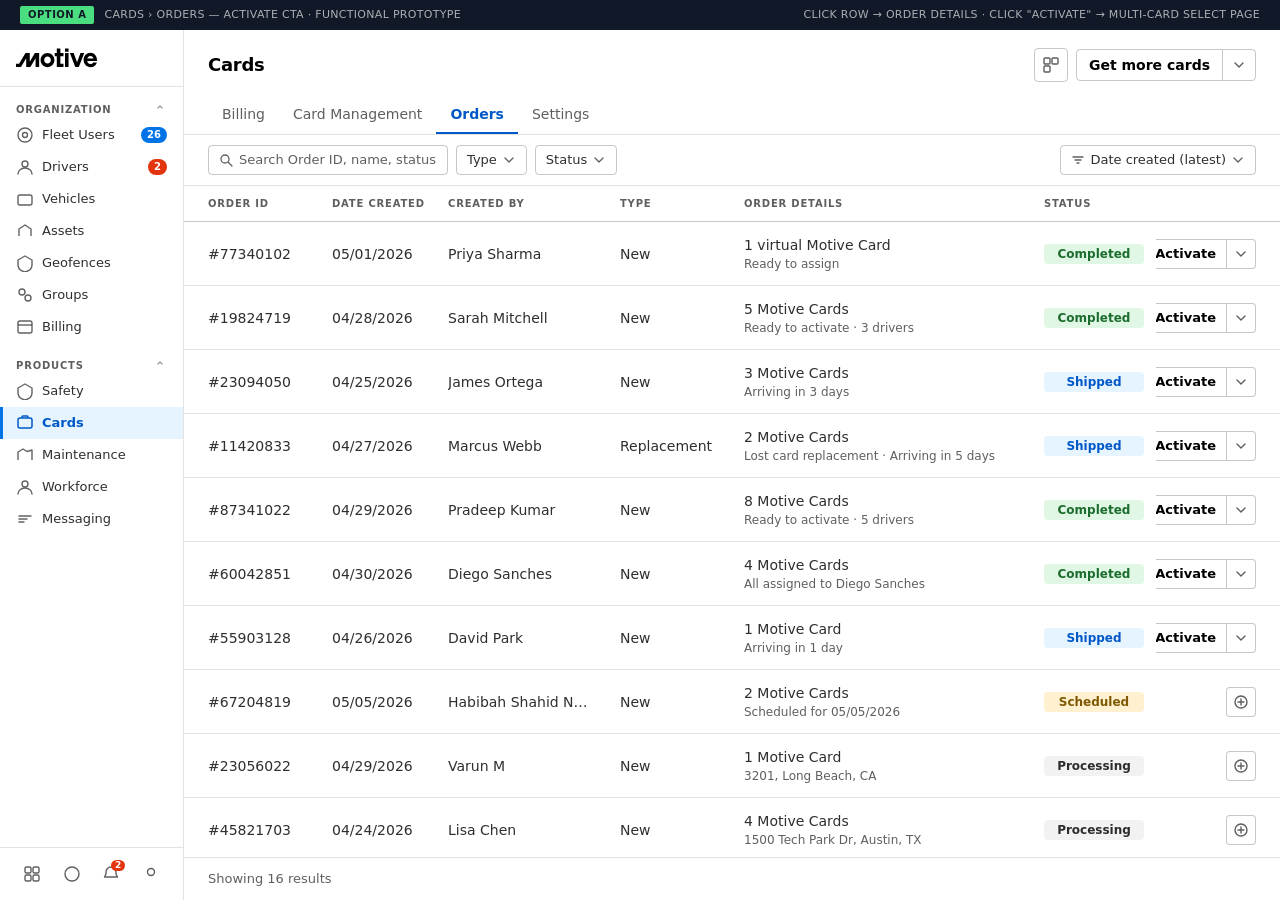
==== commit 149a3a24: "fix(card-orders): realign to Phoenix design system — tokens, radius, badges, table" ====
--- a/card-orders-activate/index.html
+++ b/card-orders-activate/index.html
@@ -6,15 +6,48 @@
 <title>Cards › Orders — Option A</title>
 <style>
 :root {
-  --bg-primary:#fff;--bg-secondary:#fafafa;--bg-tertiary:#f7f7f7;
-  --bg-neutral:#f2f2f2;--bg-accent:#e5f4ff;--bg-positive:#e0f7e5;
-  --bg-negative:#ffecea;--bg-warning:#fff8e1;
-  --text-standard:rgba(0,0,0,.82);--text-subdued:rgba(0,0,0,.63);
-  --text-inactive:rgba(0,0,0,.38);--text-emphasis:#000;
-  --text-accent:#0058c8;--text-positive:#1b6c2d;--text-negative:#bd0e00;
-  --stroke-inactive:rgba(0,0,0,.11);--stroke-standard:rgba(0,0,0,.22);
-  --stroke-active:#0073e7;--blue-60:#0073e7;--blue-70:#0058c8;
-  --r-xs:2px;--r-sm:4px;--r-md:6px;
+  /* ── Phoenix Design System tokens (web-style layer) ── */
+  /* Background */
+  --bg-primary:#FFFFFF;            /* --phx-web-color-background-primary  · grey/white */
+  --bg-secondary:#FCFCFC;          /* --phx-web-color-background-secondary · grey-1 */
+  --bg-tertiary:#F7F7F7;           /* --phx-web-color-background-tertiary  · grey-3 */
+  --bg-neutral:#F2F2F2;            /* --phx-web-color-background-neutral   · grey-5 */
+  --bg-hover:rgba(0,0,0,0.05);     /* --phx-web-color-background-hover     · black-5 */
+  --bg-accent:#E5F4FF;             /* --phx-web-color-background-accent    · blue-5 */
+  --bg-active:#E5F4FF;             /* --phx-web-color-background-active    · blue-5 */
+  --bg-positive:#E0F7E5;           /* --phx-web-color-background-positive  · green-5 */
+  --bg-caution:#FFF1CF;            /* --phx-web-color-background-caution   · yellow-5 */
+  --bg-negative:#FFECEA;           /* --phx-web-color-background-negative  · red-5 */
+  --bg-summary:#2E2E2E;            /* --phx-web-color-background-summary   · grey-80 */
+  --bg-always-dark:#000000;        /* --phx-web-color-background-always-dark */
+  /* Content (text / icons) */
+  --text-standard:rgba(0,0,0,0.82);/* --phx-web-color-content-standard · black-80 */
+  --text-emphasis:#000000;         /* --phx-web-color-content-emphasis · black */
+  --text-subdued:rgba(0,0,0,0.63); /* --phx-web-color-content-subdued  · black-60 */
+  --text-inactive:rgba(0,0,0,0.33);/* --phx-web-color-content-inactive · black-30 */
+  --text-faded:rgba(0,0,0,0.22);   /* --phx-web-color-content-faded    · black-20 */
+  --text-accent:#0058C8;           /* --phx-web-color-content-active/accent · blue-60 */
+  --text-positive:#1B6C2D;         /* --phx-web-color-content-positive · green-60 */
+  --text-caution:#7D5800;          /* --phx-web-color-content-caution  · yellow-60 */
+  --text-negative:#BD0E00;         /* --phx-web-color-content-negative · red-60 */
+  /* Stroke (borders) */
+  --stroke-standard:rgba(0,0,0,0.22);/* --phx-web-color-stroke-standard · black-20 */
+  --stroke-inactive:rgba(0,0,0,0.11);/* --phx-web-color-stroke-inactive · black-10 */
+  --stroke-active:#0073E7;         /* --phx-web-color-stroke-active · blue-50 */
+  /* Bold (primary actions) */
+  --blue-50:#0073E7;               /* --phx-ref-color-blue-50 · bold-active */
+  --blue-60:#0058C8;               /* --phx-ref-color-blue-60 · content-active */
+  --blue-70:#003AA5;               /* --phx-ref-color-blue-70 · hover/pressed */
+  /* Radius */
+  --r-xs:2px;                      /* --phx-web-radius-extra-small · ref-2 */
+  --r-sm:4px;                      /* --phx-web-radius-small · ref-4 */
+  --r-md:8px;                      /* --phx-web-radius-medium · ref-8 */
+  --r-pill:999px;                  /* --phx-web-dimension-radius-half */
+  /* Spacing scale (Phoenix ref-space) */
+  --sp-2:2px;--sp-4:4px;--sp-6:6px;--sp-8:8px;--sp-12:12px;--sp-16:16px;--sp-20:20px;--sp-24:24px;--sp-32:32px;
+  /* Elevation */
+  --el-card:0 0 0 1px rgba(0,0,0,.04), 0 1px 2px rgba(0,0,0,.08);
+  --el-float:0 4px 8px rgba(0,0,0,.12);
 }
 *{box-sizing:border-box;margin:0;padding:0}
 body{font:400 14px/20px 'Inter',system-ui,sans-serif;background:var(--bg-tertiary);color:var(--text-standard);display:flex;flex-direction:column;height:100vh;overflow:hidden}
@@ -31,12 +64,13 @@
 .sb-scroll{flex:1;overflow-y:auto;padding:8px 0}
 .sb-section{padding:8px 16px 2px;font:600 10px/12px 'Inter',system-ui,sans-serif;letter-spacing:.8px;text-transform:uppercase;color:var(--text-subdued);display:flex;align-items:center;justify-content:space-between}
 .sb-section svg{width:14px;height:14px;opacity:.6}
-.sb-item{display:flex;align-items:center;gap:8px;padding:7px 16px;color:var(--text-standard);font:400 13px/18px 'Inter',system-ui,sans-serif;cursor:pointer;white-space:nowrap}
-.sb-item:hover{background:rgba(0,0,0,.03)}
-.sb-item.active{color:var(--text-accent);background:var(--bg-accent);font-weight:600}
+.sb-item{position:relative;display:flex;align-items:center;gap:8px;padding:7px 16px;color:var(--text-standard);font:400 13px/18px 'Inter',system-ui,sans-serif;cursor:pointer;white-space:nowrap}
+.sb-item:hover{background:var(--bg-hover)}
+.sb-item.active{color:var(--text-accent);background:var(--bg-active);font-weight:600}
+.sb-item.active::before{content:'';position:absolute;left:0;top:0;bottom:0;width:3px;background:var(--blue-50)}
 .sb-item .icon{width:18px;height:18px;flex-shrink:0;display:flex;align-items:center;justify-content:center;opacity:.75}
 .sb-item.active .icon{opacity:1}
-.sb-item .badge{margin-left:auto;background:var(--blue-60);color:#fff;border-radius:99px;font:600 10px/14px 'Inter',system-ui,sans-serif;padding:1px 6px;flex-shrink:0}
+.sb-item .badge{margin-left:auto;background:var(--blue-50);color:#fff;border-radius:99px;font:600 10px/14px 'Inter',system-ui,sans-serif;padding:1px 6px;flex-shrink:0}
 .sb-item .badge.notif{background:#e3350d}
 .sb-footer{border-top:1px solid var(--stroke-inactive);padding:10px 16px;display:flex;align-items:center;justify-content:space-between;flex-shrink:0}
 .sb-foot-icon{width:32px;height:32px;display:flex;align-items:center;justify-content:center;border-radius:4px;cursor:pointer;color:var(--text-subdued);position:relative}
@@ -51,14 +85,14 @@
 /* PAGE HEADER */
 .ph{padding:18px 24px 0;border-bottom:1px solid var(--stroke-inactive);flex-shrink:0}
 .ph-row{display:flex;align-items:center;justify-content:space-between;margin-bottom:14px}
-.ph-title{font:700 20px/28px 'Inter',system-ui,sans-serif;color:var(--text-emphasis)}
+.ph-title{font:600 18px/24px 'Inter',system-ui,sans-serif;letter-spacing:-.014em;color:var(--text-emphasis)}
 .ph-actions{display:flex;align-items:center;gap:8px}
-.get-cards-btn{display:inline-flex;align-items:center;border:1px solid var(--stroke-standard);border-radius:var(--r-xs);overflow:hidden;font:600 14px/20px 'Inter',system-ui,sans-serif;color:var(--text-emphasis);cursor:pointer}
+.get-cards-btn{display:inline-flex;align-items:center;border:1px solid var(--stroke-standard);border-radius:var(--r-sm);overflow:hidden;font:600 14px/20px 'Inter',system-ui,sans-serif;color:var(--text-emphasis);cursor:pointer}
 .get-cards-btn .lbl{padding:5px 12px;border-right:1px solid var(--stroke-standard)}
 .get-cards-btn:hover{background:var(--bg-secondary)}
 .get-cards-btn .chev{padding:5px 8px;display:flex;align-items:center;color:var(--text-subdued)}
 .get-cards-btn .chev svg{width:16px;height:16px}
-.icon-square{width:34px;height:34px;border:1px solid var(--stroke-standard);border-radius:var(--r-xs);display:flex;align-items:center;justify-content:center;cursor:pointer;color:var(--text-subdued)}
+.icon-square{width:34px;height:34px;border:1px solid var(--stroke-standard);border-radius:var(--r-sm);display:flex;align-items:center;justify-content:center;cursor:pointer;color:var(--text-subdued)}
 .icon-square:hover{background:var(--bg-secondary)}
 .icon-square svg{width:18px;height:18px}
 .tabs{display:flex}
@@ -73,50 +107,51 @@
 .bc a:hover{color:var(--text-accent)}
 .bc .sep{color:var(--text-inactive)}
 .bc .cur{color:var(--text-emphasis);font-weight:700}
-.btn-close{border:1px solid var(--stroke-standard);border-radius:var(--r-xs);padding:6px 16px;font:400 13px/18px 'Inter',system-ui,sans-serif;cursor:pointer;color:var(--text-standard);background:var(--bg-primary)}
+.btn-close{border:1px solid var(--stroke-standard);border-radius:var(--r-sm);padding:6px 16px;font:400 13px/18px 'Inter',system-ui,sans-serif;cursor:pointer;color:var(--text-standard);background:var(--bg-primary)}
 .btn-close:hover{background:var(--bg-secondary)}
 
 /* FILTER ROW */
 .fr{display:flex;align-items:center;gap:8px;padding:10px 24px;border-bottom:1px solid var(--stroke-inactive);flex-shrink:0;background:var(--bg-primary);position:relative;z-index:30}
-.search{display:flex;align-items:center;gap:6px;border:1px solid var(--stroke-standard);border-radius:var(--r-xs);padding:5px 10px;width:240px;flex-shrink:0;position:relative}
+.search{display:flex;align-items:center;gap:6px;border:1px solid var(--stroke-standard);border-radius:var(--r-sm);padding:5px 10px;width:240px;flex-shrink:0;position:relative}
 .search svg{width:14px;height:14px;flex-shrink:0;color:var(--text-subdued)}
 .search input{border:none;outline:none;background:transparent;font:400 13px/18px 'Inter',system-ui,sans-serif;color:var(--text-standard);width:100%}
 .search input::placeholder{color:var(--text-subdued)}
-.filt{display:inline-flex;align-items:center;gap:5px;border:1px solid var(--stroke-standard);border-radius:var(--r-xs);padding:5px 10px;font:400 13px/18px 'Inter',system-ui,sans-serif;color:var(--text-standard);cursor:pointer;white-space:nowrap;user-select:none}
+.filt{display:inline-flex;align-items:center;gap:5px;border:1px solid var(--stroke-standard);border-radius:var(--r-sm);padding:5px 10px;font:400 13px/18px 'Inter',system-ui,sans-serif;color:var(--text-standard);cursor:pointer;white-space:nowrap;user-select:none}
 .filt svg{width:14px;height:14px;color:var(--text-subdued)}
 .filt:hover{background:var(--bg-secondary)}
 .filt.active{background:var(--bg-accent);border-color:var(--stroke-active);color:var(--text-accent);font-weight:600}
 .filt.active svg{color:var(--text-accent)}
 .fr-spacer{flex:1}
-.sort{display:inline-flex;align-items:center;gap:5px;border:1px solid var(--stroke-standard);border-radius:var(--r-xs);padding:5px 10px;font:400 13px/18px 'Inter',system-ui,sans-serif;color:var(--text-standard);cursor:pointer;white-space:nowrap}
+.sort{display:inline-flex;align-items:center;gap:5px;border:1px solid var(--stroke-standard);border-radius:var(--r-sm);padding:5px 10px;font:400 13px/18px 'Inter',system-ui,sans-serif;color:var(--text-standard);cursor:pointer;white-space:nowrap}
 .sort:hover{background:var(--bg-secondary)}
 .sort svg{width:14px;height:14px;color:var(--text-subdued)}
 
 /* TABLE */
 .ta{flex:1;overflow:auto;position:relative}
 .tw{width:100%;display:flex;flex-direction:column}
-.thead{display:grid;grid-template-columns:120px 120px 180px 110px 1fr 120px 172px;position:sticky;top:0;z-index:20;background:var(--bg-primary);box-shadow:0 0 0 1px rgba(0,0,0,.08),0 1px 2px rgba(0,0,0,.18);height:36px}
+.thead{display:grid;grid-template-columns:136px 116px 172px 124px 1fr 124px 124px;position:sticky;top:0;z-index:20;background:var(--bg-primary);border-bottom:1px solid var(--stroke-standard);height:36px}
 .th{display:flex;align-items:center;padding:0 12px;font:600 10px/12px 'Inter',system-ui,sans-serif;letter-spacing:.8px;text-transform:uppercase;color:var(--text-subdued);white-space:nowrap;overflow:hidden}
 .th:first-child{padding-left:24px}
-.th:last-child{padding:0 12px 0 12px;justify-content:flex-end}
-.tr{display:grid;grid-template-columns:120px 120px 180px 110px 1fr 120px 172px;align-items:stretch;border-bottom:1px solid var(--stroke-inactive);min-height:64px;background:var(--bg-primary);cursor:pointer}
-.tr:hover{background:var(--bg-secondary)}
+.th:last-child{padding:0 24px 0 12px;justify-content:flex-end}
+.tr{display:grid;grid-template-columns:136px 116px 172px 124px 1fr 124px 124px;align-items:stretch;border-bottom:1px solid var(--stroke-inactive);min-height:64px;background:var(--bg-primary);cursor:pointer}
+.tr:hover{background:var(--bg-hover)}
 .td{display:flex;flex-direction:column;justify-content:center;padding:12px 12px;overflow:hidden}
 .td:first-child{padding-left:24px}
-.td:last-child{padding:12px;border-left:1px solid var(--stroke-inactive);justify-content:flex-end}
+.td:last-child{padding:12px 24px 12px 12px;align-items:flex-end;justify-content:center}
 .td-main{font:400 14px/20px 'Inter',system-ui,sans-serif;color:var(--text-standard);white-space:nowrap;overflow:hidden;text-overflow:ellipsis}
 .td-sub{font:400 12px/16px 'Inter',system-ui,sans-serif;color:var(--text-subdued);margin-top:1px;white-space:nowrap;overflow:hidden;text-overflow:ellipsis}
 
 /* TAGS */
-.tag{display:inline-flex;align-items:center;justify-content:center;padding:2px 8px;border-radius:var(--r-xs);font:400 13px/18px 'Inter',system-ui,sans-serif;white-space:nowrap}
+/* phx-badge · phxSize=small, phxContrast=low, phxShape=rounded */
+.tag{display:inline-flex;align-items:center;justify-content:center;padding:2px 8px;border-radius:var(--r-sm);font:600 12px/16px 'Inter',system-ui,sans-serif;white-space:nowrap}
 .tag-neutral{background:var(--bg-neutral);color:var(--text-standard)}
 .tag-accent{background:var(--bg-accent);color:var(--text-accent)}
 .tag-positive{background:var(--bg-positive);color:var(--text-positive)}
 .tag-negative{background:var(--bg-negative);color:var(--text-negative)}
-.tag-warning{background:var(--bg-warning);color:#92400e}
+.tag-caution{background:var(--bg-caution);color:var(--text-caution)}
 
 /* SPLIT + ICON */
-.split{display:inline-flex;align-items:center;border:1px solid var(--stroke-standard);border-radius:var(--r-xs);font:600 13px/18px 'Inter',system-ui,sans-serif;color:var(--text-emphasis);background:var(--bg-primary);position:relative;cursor:default}
+.split{display:inline-flex;align-items:center;border:1px solid var(--stroke-standard);border-radius:var(--r-sm);font:600 13px/18px 'Inter',system-ui,sans-serif;color:var(--text-emphasis);background:var(--bg-primary);position:relative;cursor:default}
 .split:hover{background:var(--bg-secondary)}
 .split .s-lbl{padding:5px 10px;border-right:1px solid var(--stroke-standard);cursor:pointer;white-space:nowrap}
 .split .s-lbl:hover{background:var(--bg-accent);color:var(--text-accent);border-radius:1px 0 0 1px}
@@ -124,7 +159,7 @@
 .split .s-chev:hover{background:var(--bg-neutral);border-radius:0 1px 1px 0}
 .split .s-chev svg{width:16px;height:16px;color:var(--text-subdued)}
 .ibtn-wrap{position:relative;display:inline-flex}
-.ibtn{width:30px;height:30px;border:1px solid var(--stroke-standard);border-radius:var(--r-xs);display:inline-flex;align-items:center;justify-content:center;cursor:pointer;background:var(--bg-primary);color:var(--text-subdued);flex-shrink:0}
+.ibtn{width:30px;height:30px;border:1px solid var(--stroke-standard);border-radius:var(--r-sm);display:inline-flex;align-items:center;justify-content:center;cursor:pointer;background:var(--bg-primary);color:var(--text-subdued);flex-shrink:0}
 .ibtn:hover{background:var(--bg-secondary)}
 .ibtn svg{width:16px;height:16px}
 
@@ -155,7 +190,7 @@
 .tip-wrap:hover .tip{display:block}
 
 .tf{padding:12px 24px;border-top:1px solid var(--stroke-inactive);font:400 13px/18px 'Inter',system-ui,sans-serif;color:var(--text-subdued);flex-shrink:0;background:var(--bg-primary)}
-.toast{display:none;position:fixed;bottom:24px;left:50%;transform:translateX(-50%);background:var(--text-positive);color:#fff;padding:10px 20px;border-radius:var(--r-xs);font:600 13px/18px 'Inter',system-ui,sans-serif;z-index:9999;box-shadow:0 4px 12px rgba(0,0,0,.2);pointer-events:none;white-space:nowrap}
+.toast{display:none;position:fixed;bottom:24px;left:50%;transform:translateX(-50%);background:var(--text-positive);color:#fff;padding:10px 20px;border-radius:var(--r-sm);font:600 13px/18px 'Inter',system-ui,sans-serif;z-index:9999;box-shadow:0 4px 12px rgba(0,0,0,.2);pointer-events:none;white-space:nowrap}
 
 /* ─── ORDER DETAILS ─── */
 .od-body{flex:1;overflow-y:auto;background:var(--bg-tertiary);padding:24px 32px}
@@ -185,10 +220,10 @@
 .rc-head{display:flex;align-items:center;justify-content:space-between;margin-bottom:6px}
 .rc-title{font:600 16px/22px 'Inter',system-ui,sans-serif;color:var(--text-emphasis)}
 .rc-sub{font:400 13px/18px 'Inter',system-ui,sans-serif;color:var(--text-subdued);margin-bottom:18px}
-.btn-primary{background:var(--blue-60);color:#fff;border:1px solid var(--blue-60);border-radius:var(--r-xs);padding:6px 16px;font:600 13px/18px 'Inter',system-ui,sans-serif;cursor:pointer}
-.btn-primary:hover{background:var(--blue-70)}
+.btn-primary{background:var(--blue-50);color:#fff;border:1px solid var(--blue-50);border-radius:var(--r-sm);padding:6px 16px;font:600 13px/18px 'Inter',system-ui,sans-serif;cursor:pointer}
+.btn-primary:hover{background:var(--blue-60);border-color:var(--blue-60)}
 .btn-primary:disabled{background:var(--bg-neutral);border-color:var(--stroke-standard);color:var(--text-inactive);cursor:not-allowed}
-.btn-secondary{background:var(--bg-primary);color:var(--text-standard);border:1px solid var(--stroke-standard);border-radius:var(--r-xs);padding:6px 16px;font:400 13px/18px 'Inter',system-ui,sans-serif;cursor:pointer}
+.btn-secondary{background:var(--bg-primary);color:var(--text-standard);border:1px solid var(--stroke-standard);border-radius:var(--r-sm);padding:6px 16px;font:400 13px/18px 'Inter',system-ui,sans-serif;cursor:pointer}
 .btn-secondary:hover{background:var(--bg-secondary)}
 
 .dg{border:1px solid var(--stroke-inactive);border-radius:var(--r-sm);margin-bottom:12px;overflow:hidden;background:var(--bg-primary)}
@@ -196,7 +231,7 @@
 .dg-header:hover{background:rgba(0,115,231,.05)}
 .dg-cb{display:flex;align-items:center;justify-content:center;width:18px;height:18px;flex-shrink:0;opacity:0;transition:opacity .15s}
 .dg.edit-mode .dg-cb{opacity:1}
-.dg-cb input{width:16px;height:16px;accent-color:var(--blue-60);cursor:pointer}
+.dg-cb input{width:16px;height:16px;accent-color:var(--blue-50);cursor:pointer}
 .dg-info{flex:1;min-width:0}
 .dg-name{font:600 14px/20px 'Inter',system-ui,sans-serif;color:var(--text-emphasis)}
 .dg-meta{font:400 12px/16px 'Inter',system-ui,sans-serif;color:var(--text-subdued);margin-top:1px}
@@ -208,7 +243,7 @@
 .dg-card-row:hover{background:var(--bg-secondary)}
 .dg-card-row.activated{opacity:.55}
 .dg-card-cb{width:18px;height:18px;display:flex;align-items:center;justify-content:center;flex-shrink:0}
-.dg-card-cb input{width:16px;height:16px;accent-color:var(--blue-60);cursor:pointer}
+.dg-card-cb input{width:16px;height:16px;accent-color:var(--blue-50);cursor:pointer}
 .dg-card-num{font:400 14px/20px 'Inter',system-ui,sans-serif;color:var(--text-standard);flex:1;letter-spacing:.4px}
 .dg-card-status{font:600 12px/16px 'Inter',system-ui,sans-serif;flex:0 0 auto}
 .dg-card-status.done{color:var(--text-positive)}
@@ -218,7 +253,7 @@
 .ac-table{flex:1;overflow:auto;background:var(--bg-primary)}
 .ac-thead{display:flex;align-items:center;padding:12px 24px;background:var(--bg-primary);border-bottom:1px solid var(--stroke-inactive);font:600 10px/12px 'Inter',system-ui,sans-serif;letter-spacing:.6px;text-transform:uppercase;color:var(--text-subdued)}
 .ac-cb{width:48px;flex-shrink:0;display:flex;align-items:center;justify-content:center}
-.ac-cb input{width:16px;height:16px;accent-color:var(--blue-60);cursor:pointer}
+.ac-cb input{width:16px;height:16px;accent-color:var(--blue-50);cursor:pointer}
 .ac-num{flex:1.2;min-width:160px}
 .ac-driver{flex:1.5;min-width:200px}
 .ac-profile{flex:1;min-width:140px}
@@ -233,7 +268,7 @@
 .ac-profile-val{font:400 14px/20px 'Inter',system-ui,sans-serif;color:var(--text-standard)}
 
 /* ACTION BAR */
-.action-bar{display:none;align-items:center;justify-content:space-between;padding:10px 24px;background:var(--blue-60);color:#fff;border-bottom:1px solid var(--blue-70);flex-shrink:0;height:42px}
+.action-bar{display:none;align-items:center;justify-content:space-between;padding:10px 24px;background:var(--blue-50);color:#fff;border-bottom:1px solid var(--blue-60);flex-shrink:0;height:42px}
 .action-bar.visible{display:flex}
 .ab-left{display:flex;align-items:center;gap:8px;font:400 14px/20px 'Inter',system-ui,sans-serif}
 .ab-left strong{font-weight:600}
@@ -242,7 +277,7 @@
 .ab-right{display:flex;align-items:center;gap:14px}
 .ab-btn{background:transparent;border:none;color:rgba(255,255,255,.95);font:600 13px/18px 'Inter',system-ui,sans-serif;cursor:pointer;padding:6px 10px}
 .ab-btn:hover{color:#fff}
-.ab-btn.primary{color:#fff;background:rgba(255,255,255,.12);border-radius:var(--r-xs);padding:6px 14px}
+.ab-btn.primary{color:#fff;background:rgba(255,255,255,.12);border-radius:var(--r-sm);padding:6px 14px}
 .ab-btn.primary:hover{background:rgba(255,255,255,.22)}
 
 /* MODAL */
@@ -258,12 +293,12 @@
 /* GET MORE CARDS MODAL */
 .fullmodal-overlay{display:none;position:fixed;inset:0;z-index:800;background:var(--bg-primary);flex-direction:column}
 .fullmodal-overlay.open{display:flex}
-.fullmodal-header{background:var(--blue-60);color:#fff;display:flex;align-items:center;justify-content:space-between;padding:0 24px;height:52px;flex-shrink:0}
+.fullmodal-header{background:var(--blue-50);color:#fff;display:flex;align-items:center;justify-content:space-between;padding:0 24px;height:52px;flex-shrink:0}
 .fullmodal-title{font:600 16px/22px 'Inter',system-ui,sans-serif}
 .fullmodal-header-actions{display:flex;align-items:center;gap:10px}
-.fullmodal-close{border:1px solid rgba(255,255,255,.5);border-radius:var(--r-xs);padding:5px 16px;font:400 13px/18px 'Inter',system-ui,sans-serif;color:#fff;cursor:pointer;background:transparent}
+.fullmodal-close{border:1px solid rgba(255,255,255,.5);border-radius:var(--r-sm);padding:5px 16px;font:400 13px/18px 'Inter',system-ui,sans-serif;color:#fff;cursor:pointer;background:transparent}
 .fullmodal-close:hover{background:rgba(255,255,255,.12)}
-.fullmodal-next{border:1px solid rgba(255,255,255,.3);border-radius:var(--r-xs);padding:5px 16px;font:400 13px/18px 'Inter',system-ui,sans-serif;color:rgba(255,255,255,.45);cursor:not-allowed;background:transparent}
+.fullmodal-next{border:1px solid rgba(255,255,255,.3);border-radius:var(--r-sm);padding:5px 16px;font:400 13px/18px 'Inter',system-ui,sans-serif;color:rgba(255,255,255,.45);cursor:not-allowed;background:transparent}
 .fullmodal-body{flex:1;overflow-y:auto;background:var(--bg-tertiary);padding:32px 24px}
 .fullmodal-body-inner{max-width:600px;margin:0 auto;display:flex;flex-direction:column;gap:16px}
 .m-section{background:var(--bg-primary);border:1px solid var(--stroke-inactive);border-radius:var(--r-sm);padding:24px 28px}
@@ -271,11 +306,11 @@
 .m-field{margin-bottom:20px}.m-field:last-child{margin-bottom:0}
 .m-label{font:400 13px/18px 'Inter',system-ui,sans-serif;color:var(--text-standard);margin-bottom:6px}
 .m-label .req{color:var(--text-negative)}
-.m-input{width:100%;border:1px solid var(--stroke-standard);border-radius:var(--r-xs);padding:8px 12px;font:400 14px/20px 'Inter',system-ui,sans-serif;color:var(--text-standard);background:var(--bg-primary);outline:none}
-.m-input:focus{border-color:var(--blue-60);box-shadow:0 0 0 2px rgba(0,115,231,.15)}
-.m-radio-option{border:1px solid var(--stroke-standard);border-radius:var(--r-xs);padding:14px 16px;margin-bottom:8px;cursor:pointer;display:flex;align-items:flex-start;gap:12px}
-.m-radio-option:hover,.m-radio-option.selected{border-color:var(--blue-60);background:var(--bg-accent)}
-.m-radio-option input{margin-top:3px;flex-shrink:0;accent-color:var(--blue-60)}
+.m-input{width:100%;border:1px solid var(--stroke-standard);border-radius:var(--r-sm);padding:8px 12px;font:400 14px/20px 'Inter',system-ui,sans-serif;color:var(--text-standard);background:var(--bg-primary);outline:none}
+.m-input:focus{border-color:var(--blue-50);box-shadow:0 0 0 2px rgba(0,115,231,.15)}
+.m-radio-option{border:1px solid var(--stroke-standard);border-radius:var(--r-sm);padding:14px 16px;margin-bottom:8px;cursor:pointer;display:flex;align-items:flex-start;gap:12px}
+.m-radio-option:hover,.m-radio-option.selected{border-color:var(--blue-50);background:var(--bg-accent)}
+.m-radio-option input{margin-top:3px;flex-shrink:0;accent-color:var(--blue-50)}
 .m-radio-option .ro-title{font:600 13px/18px 'Inter',system-ui,sans-serif;color:var(--text-emphasis)}
 .m-radio-option .ro-sub{font:400 12px/16px 'Inter',system-ui,sans-serif;color:var(--text-subdued);margin-top:2px}
 .m-footer{background:var(--bg-secondary);border-top:1px solid var(--stroke-inactive);padding:14px 24px;flex-shrink:0;text-align:center;font:400 13px/18px 'Inter',system-ui,sans-serif;color:var(--text-subdued)}
@@ -501,7 +536,7 @@
   tr5: {id:'87341022',date:'04/29/2026',by:'Pradeep Kumar',type:'New',detailsMain:'8 Motive Cards',detailsSub:'Ready to activate · 5 drivers',status:'Completed',statusTag:'positive'},
   tr_diego: {id:'60042851',date:'04/30/2026',by:'Diego Sanches',type:'New',detailsMain:'4 Motive Cards',detailsSub:'All assigned to Diego Sanches',status:'Completed',statusTag:'positive'},
   tr6: {id:'55903128',date:'04/26/2026',by:'David Park',type:'New',detailsMain:'1 Motive Card',detailsSub:'Arriving in 1 day',status:'Shipped',statusTag:'accent'},
-  tr7: {id:'67204819',date:'05/05/2026',by:'Habibah Shahid Naeem',type:'New',detailsMain:'2 Motive Cards',detailsSub:'Scheduled for 05/05/2026',status:'Scheduled',statusTag:'warning'},
+  tr7: {id:'67204819',date:'05/05/2026',by:'Habibah Shahid Naeem',type:'New',detailsMain:'2 Motive Cards',detailsSub:'Scheduled for 05/05/2026',status:'Scheduled',statusTag:'caution'},
   tr8: {id:'23056022',date:'04/29/2026',by:'Varun M',type:'New',detailsMain:'1 Motive Card',detailsSub:'3201, Long Beach, CA',status:'Processing',statusTag:'neutral'},
   tr9: {id:'45821703',date:'04/24/2026',by:'Lisa Chen',type:'New',detailsMain:'4 Motive Cards',detailsSub:'1500 Tech Park Dr, Austin, TX',status:'Processing',statusTag:'neutral'},
   tr10: {id:'32180129',date:'04/30/2026',by:'Alejandro Gonzalez',type:'New',detailsMain:'1 virtual Motive Card',detailsSub:'Activated 04/30/2026',status:'Completed',statusTag:'positive'},
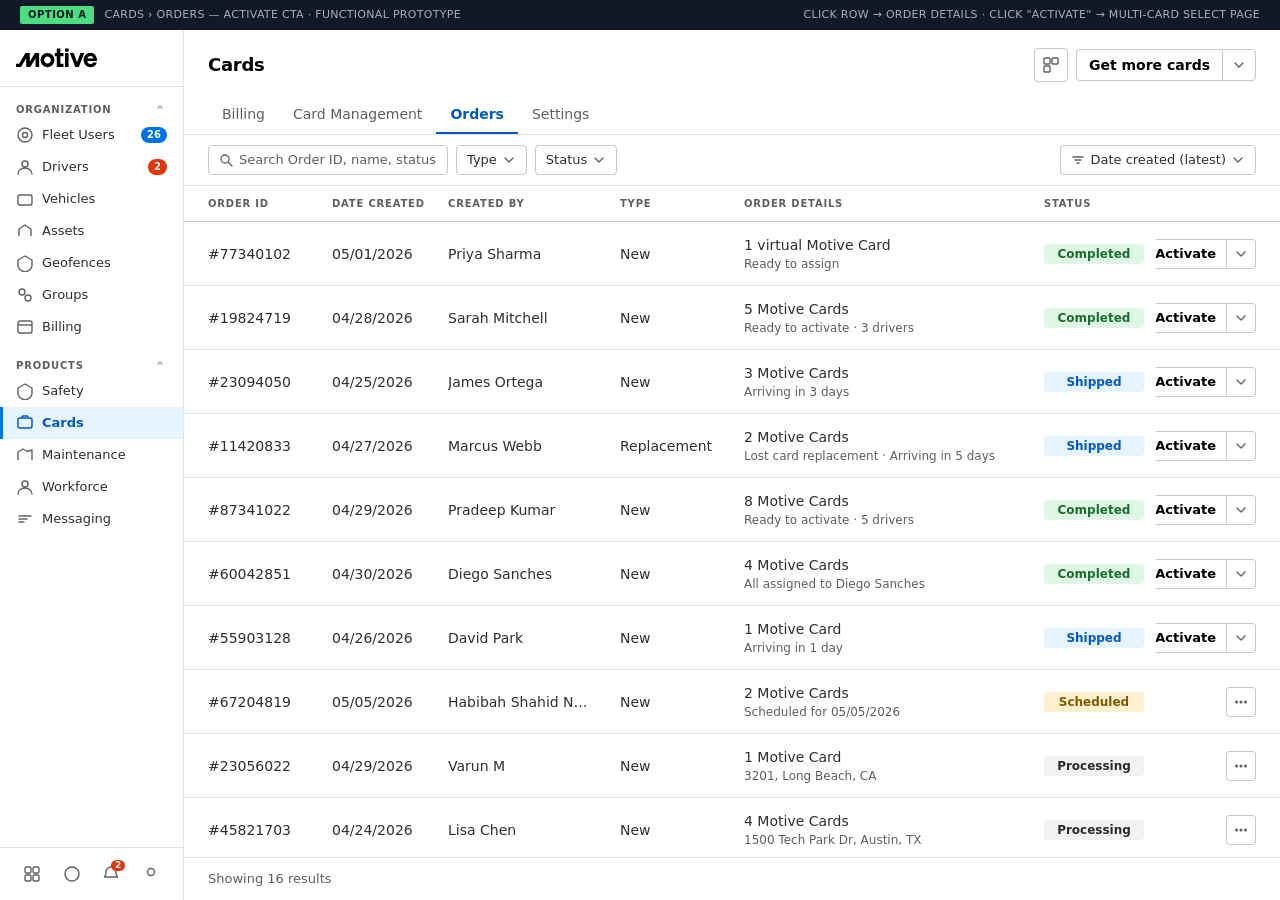
==== commit 13bbde3f: "fix(card-orders): tooltip positioning, dropdown placement, filter toggle, ellipsis icon, clear butto" ====
--- a/card-orders-activate/index.html
+++ b/card-orders-activate/index.html
@@ -164,13 +164,16 @@
 .ibtn svg{width:16px;height:16px}
 
 /* DROPDOWN */
-.dd{display:none;position:fixed;z-index:9000;background:var(--bg-primary);border:1px solid var(--stroke-standard);border-radius:var(--r-sm);box-shadow:0 4px 16px rgba(0,0,0,.14);min-width:190px;overflow:hidden;padding:4px 0}
+.dd{display:none;position:fixed;z-index:9200;background:var(--bg-primary);border:1px solid var(--stroke-standard);border-radius:var(--r-sm);box-shadow:0 4px 16px rgba(0,0,0,.14);min-width:190px;overflow:hidden;padding:4px 0}
 .dd.open{display:block}
 .dd-item{padding:8px 16px;font:400 14px/20px 'Inter',system-ui,sans-serif;color:var(--text-standard);cursor:pointer;white-space:nowrap}
 .dd-item:hover{background:var(--bg-secondary)}
 .dd-item.bold{font-weight:600}
 .dd-item.checked{color:var(--text-accent);font-weight:600}
 .dd-sep{height:1px;background:var(--stroke-inactive);margin:3px 0}
+/* Clear = blue link-button inside dropdown */
+.dd-clear{color:var(--text-accent) !important;font-weight:400}
+.dd-clear:hover{background:var(--bg-accent)}
 
 /* TYPEAHEAD */
 .ta-dd{display:none;position:fixed;z-index:9100;background:var(--bg-primary);border:1px solid var(--stroke-standard);border-radius:var(--r-sm);box-shadow:0 6px 20px rgba(0,0,0,.14);min-width:320px;overflow:hidden;padding:4px 0}
@@ -185,9 +188,9 @@
 
 /* TOOLTIP */
 .tip-wrap{position:relative;display:inline-flex;align-items:center}
-.tip{display:none;position:fixed;z-index:9100;background:rgba(0,0,0,.86);color:#fff;font:400 12px/16px 'Inter',system-ui,sans-serif;padding:6px 10px;border-radius:var(--r-sm);pointer-events:none;max-width:240px;white-space:normal;text-align:right}
-.tip::after{content:'';position:absolute;top:100%;right:10px;border:5px solid transparent;border-top-color:rgba(0,0,0,.86)}
-.tip-wrap:hover .tip{display:block}
+/* Tooltip — JS-controlled; sits above trigger, 4px gap, arrow centered at bottom */
+.tip{display:none;position:fixed;z-index:9999;background:rgba(0,0,0,.86);color:#fff;font:400 12px/16px 'Inter',system-ui,sans-serif;padding:6px 10px;border-radius:var(--r-sm);pointer-events:none;max-width:240px;white-space:normal}
+.tip::after{content:'';position:absolute;top:100%;left:50%;transform:translateX(-50%);border:5px solid transparent;border-top-color:rgba(0,0,0,.86)}
 
 .tf{padding:12px 24px;border-top:1px solid var(--stroke-inactive);font:400 13px/18px 'Inter',system-ui,sans-serif;color:var(--text-subdued);flex-shrink:0;background:var(--bg-primary)}
 .toast{display:none;position:fixed;bottom:24px;left:50%;transform:translateX(-50%);background:var(--text-positive);color:#fff;padding:10px 20px;border-radius:var(--r-sm);font:600 13px/18px 'Inter',system-ui,sans-serif;z-index:9999;box-shadow:0 4px 12px rgba(0,0,0,.2);pointer-events:none;white-space:nowrap}
@@ -226,28 +229,68 @@
 .btn-secondary{background:var(--bg-primary);color:var(--text-standard);border:1px solid var(--stroke-standard);border-radius:var(--r-sm);padding:6px 16px;font:400 13px/18px 'Inter',system-ui,sans-serif;cursor:pointer}
 .btn-secondary:hover{background:var(--bg-secondary)}
 
-.dg{border:1px solid var(--stroke-inactive);border-radius:var(--r-sm);margin-bottom:12px;overflow:hidden;background:var(--bg-primary)}
-.dg-header{display:flex;align-items:center;gap:12px;padding:14px 18px;background:var(--bg-tertiary);border-bottom:1px solid var(--stroke-inactive);cursor:pointer;user-select:none;transition:background .15s}
-.dg-header:hover{background:rgba(0,115,231,.05)}
-.dg-cb{display:flex;align-items:center;justify-content:center;width:18px;height:18px;flex-shrink:0;opacity:0;transition:opacity .15s}
-.dg.edit-mode .dg-cb{opacity:1}
-.dg-cb input{width:16px;height:16px;accent-color:var(--blue-50);cursor:pointer}
-.dg-info{flex:1;min-width:0}
-.dg-name{font:600 14px/20px 'Inter',system-ui,sans-serif;color:var(--text-emphasis)}
-.dg-meta{font:400 12px/16px 'Inter',system-ui,sans-serif;color:var(--text-subdued);margin-top:1px}
-.dg-count{font:400 12px/16px 'Inter',system-ui,sans-serif;color:var(--text-subdued);background:var(--bg-primary);border:1px solid var(--stroke-inactive);padding:2px 10px;border-radius:99px;flex-shrink:0}
-.dg-cards{padding:0;display:none}
-.dg.edit-mode .dg-cards{display:block}
-.dg-card-row{display:flex;align-items:center;gap:12px;padding:11px 18px 11px 56px;border-top:1px solid var(--stroke-inactive)}
-.dg-card-row:first-child{border-top:none}
-.dg-card-row:hover{background:var(--bg-secondary)}
-.dg-card-row.activated{opacity:.55}
-.dg-card-cb{width:18px;height:18px;display:flex;align-items:center;justify-content:center;flex-shrink:0}
-.dg-card-cb input{width:16px;height:16px;accent-color:var(--blue-50);cursor:pointer}
-.dg-card-num{font:400 14px/20px 'Inter',system-ui,sans-serif;color:var(--text-standard);flex:1;letter-spacing:.4px}
-.dg-card-status{font:600 12px/16px 'Inter',system-ui,sans-serif;flex:0 0 auto}
-.dg-card-status.done{color:var(--text-positive)}
-.dg-card-status.pending{color:var(--text-subdued);font-weight:400}
+/* ─── ORDER STATUS CARD (Figma: "Order has been placed") ─── */
+.os-card{background:var(--bg-primary);border-radius:var(--r-sm);box-shadow:0 0 0 1px rgba(0,0,0,.08),0 1px 2px rgba(0,0,0,.24);padding:20px;gap:16px;display:flex;flex-direction:column}
+.os-title{font:600 18px/24px 'Inter',system-ui,sans-serif;letter-spacing:-.014em;color:var(--text-standard);margin-bottom:4px}
+.os-sub{font:400 12px/16px 'Inter',system-ui,sans-serif;color:var(--text-subdued)}
+.os-steps{display:flex;gap:8px;height:64px;align-items:stretch}
+.os-step{display:flex;flex:1;flex-direction:column;gap:8px;align-items:flex-start;justify-content:center;min-width:0}
+.os-step:last-child{flex:0 0 auto}
+.os-step-top{display:flex;gap:8px;align-items:center;width:100%}
+.os-dot{width:20px;height:20px;flex-shrink:0}
+.os-line{flex:1;height:1px;min-width:4px}
+.os-line.done{background:var(--text-positive)}
+.os-line.current{background:var(--stroke-standard)}
+.os-line.pending{background:var(--stroke-inactive)}
+.os-step-bot{display:flex;flex-direction:column;gap:4px;padding-right:12px;width:100%}
+.os-step:last-child .os-step-bot{padding-right:0}
+.os-label{font:600 12px/16px 'Inter',system-ui,sans-serif}
+.os-label.done{color:var(--text-positive)}
+.os-label.current{color:var(--text-emphasis)}
+.os-label.pending{color:var(--text-subdued);font-weight:400}
+.os-date{font:400 10px/12px 'Inter',system-ui,sans-serif;letter-spacing:.8px;text-transform:uppercase;color:var(--text-subdued)}
+
+/* ─── CARD ORDER DETAILS CARD (Figma: "Card order details") ─── */
+.cod-card{background:var(--bg-primary);border-radius:var(--r-sm);box-shadow:0 0 0 1px rgba(0,0,0,.08),0 1px 2px rgba(0,0,0,.24);overflow:hidden}
+.cod-head{padding:12px 20px;border-bottom:1px solid var(--stroke-inactive)}
+.cod-head-title{font:600 18px/24px 'Inter',system-ui,sans-serif;letter-spacing:-.014em;color:var(--text-emphasis)}
+.cod-body{padding:0 20px 16px}
+.cod-section{padding:12px 0 8px}
+.cod-section-title{font:600 14px/20px 'Inter',system-ui,sans-serif;color:var(--text-emphasis);margin-bottom:6px;letter-spacing:-.006em}
+.cod-addr{font:400 14px/20px 'Inter',system-ui,sans-serif;color:var(--text-standard);display:flex;flex-direction:column;gap:2px}
+.cod-divider{height:1px;background:var(--stroke-inactive);margin:0}
+.cod-field{padding:10px 0 0}
+.cod-field-label{font:400 12px/16px 'Inter',system-ui,sans-serif;color:var(--text-subdued);margin-bottom:2px}
+.cod-field-val{font:400 14px/20px 'Inter',system-ui,sans-serif;color:var(--text-standard)}
+
+/* ─── CARDS-IN-ORDER SECTION (settings view→edit pattern) ─── */
+.cards-card{background:var(--bg-primary);border:1px solid var(--stroke-inactive);border-radius:var(--r-sm);overflow:hidden}
+.cards-head{display:flex;align-items:center;justify-content:space-between;gap:16px;padding:18px 24px;background:var(--bg-primary);border-bottom:1px solid var(--stroke-inactive);transition:background .15s}
+.cards-head .ch-title{font:600 16px/22px 'Inter',system-ui,sans-serif;color:var(--text-emphasis)}
+.cards-head .ch-actions{display:flex;align-items:center;gap:8px}
+/* edit (activate) mode → blue header bar, mirrors settings Save/Cancel */
+.cards-card.edit-mode .cards-head{background:var(--blue-50);border-bottom-color:var(--blue-50)}
+.cards-card.edit-mode .cards-head .ch-title{color:#fff}
+.cards-card.edit-mode .cards-head .btn-secondary{background:transparent;border-color:rgba(255,255,255,.6);color:#fff}
+.cards-card.edit-mode .cards-head .btn-secondary:hover{background:rgba(255,255,255,.12)}
+.cards-card.edit-mode .cards-head .btn-primary{background:#fff;border-color:#fff;color:var(--blue-60)}
+.cards-card.edit-mode .cards-head .btn-primary:hover{background:rgba(255,255,255,.88);border-color:rgba(255,255,255,.88)}
+.cards-card.edit-mode .cards-head .btn-primary:disabled{background:rgba(255,255,255,.4);border-color:rgba(255,255,255,.4);color:rgba(255,255,255,.7)}
+/* card rows */
+.card-row{display:grid;grid-template-columns:28px 1fr auto;align-items:center;gap:14px;padding:14px 24px;border-bottom:1px solid var(--stroke-inactive)}
+.card-row:last-child{border-bottom:none}
+.cr-mark{width:24px;height:24px;display:flex;align-items:center;justify-content:center;flex-shrink:0}
+.cr-mark svg{width:20px;height:20px;color:var(--text-positive)}
+.cr-cb{display:none}
+.cards-card.edit-mode .card-row:not(.activated) .cr-mark svg{display:none}
+.cards-card.edit-mode .card-row:not(.activated) .cr-cb{display:block}
+.cr-cb input{width:18px;height:18px;accent-color:var(--blue-50);cursor:pointer}
+.cr-info{min-width:0}
+.cr-driver{font:600 14px/20px 'Inter',system-ui,sans-serif;color:var(--text-emphasis)}
+.cr-detail{font:400 13px/18px 'Inter',system-ui,sans-serif;color:var(--text-subdued);margin-top:1px;letter-spacing:.2px}
+.cr-status{font:400 13px/18px 'Inter',system-ui,sans-serif;flex-shrink:0;white-space:nowrap}
+.cr-status.ready{color:var(--text-subdued)}
+.cr-status.done{color:var(--text-positive);font-weight:600}
 
 /* ─── ACTIVATE CARDS VIEW ─── */
 .ac-table{flex:1;overflow:auto;background:var(--bg-primary)}
@@ -511,12 +554,12 @@
 // ═══════════════════════════════════════════════════════════
 const ORDERS = {
   tr1: {id:'77340102',mode:'virtual',state:'eligible',cardType:'virtual',orderType:'New',createdBy:'Priya Sharma',date:'05/01/2026',rewardIssued:!0,timeline:['Scheduled:Apr 28','Order placed:Apr 30','Processed:Apr 30','Shipped:—','Completed:May 01'],cards:[{id:'c1',cardLast4:'4521',assignedTo:'Priya Sharma',spendProfile:'Drivers'}]},
-  tr2: {id:'19824719',mode:'standard',state:'eligible',cardType:'physical',orderType:'New',createdBy:'Sarah Mitchell',date:'04/28/2026',shippingAddr:'Motive Internal Testing · 4500 N Oak Trafficway, Kansas City, MO',timeline:['Scheduled:Apr 20','Order placed:Apr 22','Processed:Apr 23','Shipped:Apr 25','Completed:Apr 28'],cards:[{id:'c1',cardLast4:'9723',assignedTo:'Tarang Singhal',spendProfile:'Drivers'},{id:'c2',cardLast4:'8104',assignedTo:'Tarang Singhal',spendProfile:'Drivers'},{id:'c3',cardLast4:'2298',assignedTo:'Tarang Singhal',spendProfile:'Drivers'},{id:'c4',cardLast4:'7456',assignedTo:'Diego Sanches',spendProfile:'Drivers'},{id:'c5',cardLast4:'3911',assignedTo:'Marcus Webb',spendProfile:'Maintenance'}]},
-  tr3: {id:'23094050',mode:'preconfig',state:'eligible',cardType:'physical',orderType:'New',createdBy:'James Ortega',date:'04/25/2026',eta:'Arriving in 3 days',shippingAddr:'100 Main St, Austin, TX 78701',timeline:['Scheduled:Apr 20','Order placed:Apr 22','Processed:Apr 23','Shipped:Apr 25','Completed:—'],cards:[{id:'c1',cardLast4:'6612',assignedTo:'James Ortega',spendProfile:'Drivers'},{id:'c2',cardLast4:'0048',assignedTo:'James Ortega',spendProfile:'Drivers'},{id:'c3',cardLast4:'8842',assignedTo:'Diego Sanches',spendProfile:'Drivers'}]},
-  tr4: {id:'11420833',mode:'replacement-preconfig',state:'eligible',cardType:'physical',orderType:'Replacement',createdBy:'Marcus Webb',date:'04/27/2026',eta:'Arriving in 5 days',shippingAddr:'Motive Internal Testing · 10799 Wheeler Trace, Hampton, GA 30228',timeline:['Scheduled:Apr 04','Order placed:Apr 26','Processed:Apr 27','Shipped:Apr 28','Completed:—'],cards:[{id:'c1',cardLast4:'2284',assignedTo:'Tarang Singhal',spendProfile:'Drivers'},{id:'c2',cardLast4:'5519',assignedTo:'Marcus Webb',spendProfile:'Drivers'}]},
-  tr5: {id:'87341022',mode:'standard',state:'eligible',cardType:'physical',orderType:'New',createdBy:'Pradeep Kumar',date:'04/29/2026',shippingAddr:'Motive HQ · 333 W San Carlos St, San Jose, CA 95110',timeline:['Scheduled:Apr 18','Order placed:Apr 22','Processed:Apr 23','Shipped:Apr 26','Completed:Apr 29'],cards:[{id:'c1',cardLast4:'1287',assignedTo:'Carlos Mendez',spendProfile:'Drivers'},{id:'c2',cardLast4:'6629',assignedTo:'Carlos Mendez',spendProfile:'Drivers'},{id:'c3',cardLast4:'3344',assignedTo:'Lisa Chen',spendProfile:'Drivers'},{id:'c4',cardLast4:'9088',assignedTo:'Lisa Chen',spendProfile:'Drivers'},{id:'c5',cardLast4:'5511',assignedTo:'Robert Johnson',spendProfile:'Maintenance'},{id:'c6',cardLast4:'2901',assignedTo:'Habibah Shahid Naeem',spendProfile:'Drivers'},{id:'c7',cardLast4:'7842',assignedTo:'Maria Garcia',spendProfile:'Drivers'},{id:'c8',cardLast4:'4400',assignedTo:'Maria Garcia',spendProfile:'Fleet ops'}]},
-  tr_diego: {id:'60042851',mode:'standard',state:'eligible',cardType:'physical',orderType:'New',createdBy:'Diego Sanches',date:'04/30/2026',shippingAddr:'Motive Internal Testing · 2200 Pine Ave, Sacramento, CA 95825',timeline:['Scheduled:Apr 21','Order placed:Apr 23','Processed:Apr 24','Shipped:Apr 27','Completed:Apr 30'],cards:[{id:'c1',cardLast4:'3471',assignedTo:'Diego Sanches',spendProfile:'Drivers'},{id:'c2',cardLast4:'9024',assignedTo:'Diego Sanches',spendProfile:'Drivers'},{id:'c3',cardLast4:'1198',assignedTo:'Diego Sanches',spendProfile:'Drivers'},{id:'c4',cardLast4:'6655',assignedTo:'Diego Sanches',spendProfile:'Maintenance'}]},
-  tr6: {id:'55903128',mode:'preconfig',state:'eligible',cardType:'physical',orderType:'New',createdBy:'David Park',date:'04/26/2026',eta:'Arriving in 1 day',shippingAddr:'8910 Commerce Ave, Dallas, TX 75201',timeline:['Scheduled:Apr 22','Order placed:Apr 23','Processed:Apr 24','Shipped:Apr 26','Completed:—'],cards:[{id:'c1',cardLast4:'2200',assignedTo:'David Park',spendProfile:'Drivers'}]},
+  tr2: {id:'19824719',mode:'standard',state:'eligible',cardType:'physical',orderType:'New',createdBy:'Sarah Mitchell',date:'04/28/2026',shippingAddr:'4500 N Oak Trafficway, Kansas City, MO 64116',shippingContact:{name:'Sarah Mitchell',phone:'(816) 555-0142'},shippingMethod:'Standard shipping (7–10 business days)',timeline:['Scheduled:Apr 20','Order placed:Apr 22','Processed:Apr 23','Shipped:Apr 25','Completed:Apr 28'],cards:[{id:'c1',cardLast4:'9723',assignedTo:'Tarang Singhal',spendProfile:'Drivers'},{id:'c2',cardLast4:'8104',assignedTo:'Tarang Singhal',spendProfile:'Drivers'},{id:'c3',cardLast4:'2298',assignedTo:'Tarang Singhal',spendProfile:'Drivers'},{id:'c4',cardLast4:'7456',assignedTo:'Diego Sanches',spendProfile:'Drivers'},{id:'c5',cardLast4:'3911',assignedTo:'Marcus Webb',spendProfile:'Maintenance'}]},
+  tr3: {id:'23094050',mode:'preconfig',state:'eligible',cardType:'physical',orderType:'New',createdBy:'James Ortega',date:'04/25/2026',eta:'Arriving in 3 days',shippingAddr:'100 Main St, Austin, TX 78701',shippingContact:{name:'James Ortega',phone:'(512) 555-0189'},shippingMethod:'Standard shipping (7–10 business days)',timeline:['Scheduled:Apr 20','Order placed:Apr 22','Processed:Apr 23','Shipped:Apr 25','Completed:—'],cards:[{id:'c1',cardLast4:'6612',assignedTo:'James Ortega',spendProfile:'Drivers'},{id:'c2',cardLast4:'0048',assignedTo:'James Ortega',spendProfile:'Drivers'},{id:'c3',cardLast4:'8842',assignedTo:'Diego Sanches',spendProfile:'Drivers'}]},
+  tr4: {id:'11420833',mode:'replacement-preconfig',state:'eligible',cardType:'physical',orderType:'Replacement',createdBy:'Marcus Webb',date:'04/27/2026',eta:'Arriving in 5 days',shippingAddr:'10799 Wheeler Trace, Hampton, GA 30228',shippingContact:{name:'Marcus Webb',phone:'(678) 555-0213'},shippingMethod:'Express shipping (2–3 business days)',timeline:['Scheduled:Apr 04','Order placed:Apr 26','Processed:Apr 27','Shipped:Apr 28','Completed:—'],cards:[{id:'c1',cardLast4:'2284',assignedTo:'Tarang Singhal',spendProfile:'Drivers'},{id:'c2',cardLast4:'5519',assignedTo:'Marcus Webb',spendProfile:'Drivers'}]},
+  tr5: {id:'87341022',mode:'standard',state:'eligible',cardType:'physical',orderType:'New',createdBy:'Pradeep Kumar',date:'04/29/2026',shippingAddr:'333 W San Carlos St, San Jose, CA 95110',shippingContact:{name:'Pradeep Kumar',phone:'(408) 555-0177'},shippingMethod:'Standard shipping (7–10 business days)',timeline:['Scheduled:Apr 18','Order placed:Apr 22','Processed:Apr 23','Shipped:Apr 26','Completed:Apr 29'],cards:[{id:'c1',cardLast4:'1287',assignedTo:'Carlos Mendez',spendProfile:'Drivers'},{id:'c2',cardLast4:'6629',assignedTo:'Carlos Mendez',spendProfile:'Drivers'},{id:'c3',cardLast4:'3344',assignedTo:'Lisa Chen',spendProfile:'Drivers'},{id:'c4',cardLast4:'9088',assignedTo:'Lisa Chen',spendProfile:'Drivers'},{id:'c5',cardLast4:'5511',assignedTo:'Robert Johnson',spendProfile:'Maintenance'},{id:'c6',cardLast4:'2901',assignedTo:'Habibah Shahid Naeem',spendProfile:'Drivers'},{id:'c7',cardLast4:'7842',assignedTo:'Maria Garcia',spendProfile:'Drivers'},{id:'c8',cardLast4:'4400',assignedTo:'Maria Garcia',spendProfile:'Fleet ops'}]},
+  tr_diego: {id:'60042851',mode:'standard',state:'eligible',cardType:'physical',orderType:'New',createdBy:'Diego Sanches',date:'04/30/2026',shippingAddr:'2200 Pine Ave, Sacramento, CA 95825',shippingContact:{name:'Diego Sanches',phone:'(916) 555-0134'},shippingMethod:'Standard shipping (7–10 business days)',timeline:['Scheduled:Apr 21','Order placed:Apr 23','Processed:Apr 24','Shipped:Apr 27','Completed:Apr 30'],cards:[{id:'c1',cardLast4:'3471',assignedTo:'Diego Sanches',spendProfile:'Drivers'},{id:'c2',cardLast4:'9024',assignedTo:'Diego Sanches',spendProfile:'Drivers'},{id:'c3',cardLast4:'1198',assignedTo:'Diego Sanches',spendProfile:'Drivers'},{id:'c4',cardLast4:'6655',assignedTo:'Diego Sanches',spendProfile:'Maintenance'}]},
+  tr6: {id:'55903128',mode:'preconfig',state:'eligible',cardType:'physical',orderType:'New',createdBy:'David Park',date:'04/26/2026',eta:'Arriving in 1 day',shippingAddr:'8910 Commerce Ave, Dallas, TX 75201',shippingContact:{name:'David Park',phone:'(214) 555-0198'},shippingMethod:'Standard shipping (7–10 business days)',timeline:['Scheduled:Apr 22','Order placed:Apr 23','Processed:Apr 24','Shipped:Apr 26','Completed:—'],cards:[{id:'c1',cardLast4:'2200',assignedTo:'David Park',spendProfile:'Drivers'}]},
   tr7: {id:'67204819',mode:null,state:'scheduled',cardType:'physical',orderType:'New',createdBy:'Habibah Shahid Naeem',date:'05/05/2026',cards:[]},
   tr8: {id:'23056022',mode:null,state:'ineligible',cardType:'physical',orderType:'New',createdBy:'Varun M',date:'04/29/2026',cards:[]},
   tr9: {id:'45821703',mode:null,state:'ineligible',cardType:'physical',orderType:'New',createdBy:'Lisa Chen',date:'04/24/2026',cards:[]},
@@ -548,7 +591,7 @@
 };
 
 const FILTERS = {type:null,status:null};
-let _currentOrderId = null, _selectedCardIds = new Set(), _pendingActivation = null, _openFilterBtn = null, _odEditMode = !1;
+let _currentOrderId = null, _selectedCardIds = new Set(), _pendingActivation = null, _openFilterBtn = null, _odEditMode = !1, _openFilterDD = null, _openFilterDDType = null;
 
 function renderOrdersTable() {
   document.getElementById('ordersTbody').innerHTML = Object.entries(ROW_META).map(([rowId, m]) => {
@@ -558,12 +601,12 @@
     let actionHtml = '';
     if (showSplit) {
       const tipTxt = {virtual: 'Virtual card is ready to assign to a driver.', standard: 'Cards delivered. Activate to assign them to drivers.', preconfig: 'Cards in transit. Pre-configure now — ready once delivered.', 'replacement-preconfig': 'Replacement cards in transit. Activating replaces the lost cards.'}[o.mode] || 'Activate cards';
-      actionHtml = `<div class="tip-wrap" onmouseenter="positionTip(this)"><div class="tip">${tipTxt}</div><div class="split"><span class="s-lbl" onclick="event.stopPropagation();goToActivateCards('${rowId}')">Activate</span><span class="s-chev" onclick="event.stopPropagation();toggleDD(event,'dd${rowId}')"><svg viewBox="0 0 16 16" fill="none"><path d="M4 6l4 4 4-4" stroke="currentColor" stroke-width="1.4" stroke-linecap="round" stroke-linejoin="round"/></svg></span></div></div><div class="dd" id="dd${rowId}"><div class="dd-item bold" onclick="event.stopPropagation();goToActivateCards('${rowId}')">Activate Cards</div><div class="dd-item" onclick="event.stopPropagation();goToOrderDetails('${rowId}')">View order details</div></div>`;
+      actionHtml = `<div class="tip-wrap" onmouseenter="showTip(this)" onmouseleave="hideTip(this)"><div class="tip">${tipTxt}</div><div class="split"><span class="s-lbl" onclick="event.stopPropagation();goToActivateCards('${rowId}')">Activate</span><span class="s-chev" onclick="event.stopPropagation();toggleDD(event,'dd${rowId}')"><svg viewBox="0 0 16 16" fill="none"><path d="M4 6l4 4 4-4" stroke="currentColor" stroke-width="1.4" stroke-linecap="round" stroke-linejoin="round"/></svg></span></div></div><div class="dd" id="dd${rowId}"><div class="dd-item bold" onclick="event.stopPropagation();goToActivateCards('${rowId}')">Activate Cards</div><div class="dd-item" onclick="event.stopPropagation();goToOrderDetails('${rowId}')">View order details</div></div>`;
     } else {
       const ddItems = [`<div class="dd-item" onclick="event.stopPropagation();goToOrderDetails('${rowId}')">View order details</div>`];
       if (o.state === 'canceled') ddItems.push(`<div class="dd-item" onclick="event.stopPropagation();openGetMoreCards()">Reorder</div>`);
       if (o.state === 'draft' || o.state === 'ineligible') ddItems.push(`<div class="dd-item" onclick="event.stopPropagation();openGetMoreCards()">Re-order</div>`);
-      actionHtml = ddItems.join('') ? `<div class="ibtn-wrap"><button class="ibtn" onclick="event.stopPropagation();toggleDD(event,'dd${rowId}')"><svg viewBox="0 0 16 16" fill="none"><circle cx="8" cy="8" r="6" stroke="currentColor" stroke-width="1.4"/><path d="M8 5v6M5 8h6" stroke="currentColor" stroke-width="1.4" stroke-linecap="round"/></svg></button></div><div class="dd" id="dd${rowId}">${ddItems.join('')}</div>` : '';
+      actionHtml = ddItems.join('') ? `<div class="ibtn-wrap"><button class="ibtn" onclick="event.stopPropagation();toggleDD(event,'dd${rowId}')"><svg viewBox="0 0 16 16" fill="currentColor"><circle cx="3.5" cy="8" r="1.5"/><circle cx="8" cy="8" r="1.5"/><circle cx="12.5" cy="8" r="1.5"/></svg></button></div><div class="dd" id="dd${rowId}">${ddItems.join('')}</div>` : '';
     }
     return `<div class="tr" onclick="goToOrderDetails('${rowId}')"><div class="td"><div class="td-main">#${m.id}</div></div><div class="td"><div class="td-main">${m.date}</div></div><div class="td"><div class="td-main">${m.by}</div></div><div class="td"><div class="td-main">${m.type}</div></div><div class="td"><div class="td-main">${m.detailsMain}</div><div class="td-sub">${m.detailsSub}</div></div><div class="td">${statusHtml}</div><div class="td">${actionHtml}</div></div>`;
   }).join('');
@@ -579,6 +622,8 @@
 
 function goToOrderDetails(rowId) {
   _currentOrderId = rowId;
+  _odEditMode = false;
+  _selectedCardIds.clear();
   renderOrderDetailsContent(rowId);
   document.getElementById('viewOrders').classList.remove('active');
   document.getElementById('viewOrderDetails').classList.add('active');
@@ -589,75 +634,160 @@
   const o = ORDERS[rowId];
   const m = ROW_META[rowId];
   document.getElementById('odBcId').textContent = '#' + m.id;
-  
-  const timelineHtml = o.timeline ? o.timeline.map((step, i) => {
-    const [label, date] = step.split(':');
-    const done = date !== '—';
-    return `<div class="tl-step ${done ? '' : 'pending'}"><div class="tl-dot">${done ? '<svg viewBox="0 0 16 16" fill="currentColor"><path d="M6 11l-2-2 1-1 1 1 3-3 1 1-4 4z"/></svg>' : ''}</div><div class="tl-label">${label}</div><div class="tl-date">${date}</div></div>`;
-  }).join('') : '';
-  
-  const groupedCards = groupCardsByDriver(o.cards);
-  const cardsHtml = Object.keys(groupedCards).length === 0 ? '<div style="padding:16px;color:var(--text-subdued);font:400 14px/20px Inter,system-ui,sans-serif">No cards assigned yet.</div>' : Object.entries(groupedCards).map(([driverName, cardGroup]) => {
-    const groupKey = `dg_${driverName.replace(/[^a-z0-9]/gi, '_')}`;
-    const activatedCount = cardGroup.filter(c => c.activated).length;
-    const unactivatedCount = cardGroup.length - activatedCount;
-    const cardHtml = cardGroup.map((c, idx) => {
-      const isActivated = c.activated;
-      return `<div class="dg-card-row ${isActivated ? 'activated' : ''}"><div class="dg-card-cb"><input type="checkbox" id="cb_${c.id}" ${isActivated ? 'checked disabled' : 'checked'} onchange="toggleCardCheckbox('${c.id}', this.checked)"/></div><div class="dg-card-num">••••${c.cardLast4}</div><div class="dg-card-status ${isActivated ? 'done' : 'pending'}">${isActivated ? 'Activated' : 'Ready'}</div></div>`;
-    }).join('');
-    return `<div class="dg" id="${groupKey}"><div class="dg-header" onclick="toggleGroupEditMode('${groupKey}')"><div class="dg-cb"><input type="checkbox" id="dg_cb_${groupKey}" class="group-cb" onchange="toggleGroupCheckbox('${groupKey}', this.checked)"/></div><div class="dg-info"><div class="dg-name">${driverName}</div></div><div class="dg-count">${unactivatedCount} card${unactivatedCount !== 1 ? 's' : ''}</div></div><div class="dg-cards">${cardHtml}</div></div>`;
+  document.getElementById('odContent').innerHTML =
+    renderOrderStatusCard(rowId) +
+    (o.shippingAddr ? renderCardOrderDetails(rowId) : '') +
+    renderCardsSection(rowId);
+}
+
+// ── Order status card (Figma: "Order #X has been placed") ──────────────────
+function renderOrderStatusCard(rowId) {
+  const o = ORDERS[rowId];
+  const m = ROW_META[rowId];
+
+  // Derive 4-step progress from timeline data
+  const tl = o.timeline || [];
+  const getDate = label => { const s = tl.find(x => x.startsWith(label)); return s ? (s.split(':')[1] === '—' ? null : s.split(':')[1]) : null; };
+  const placedDate = getDate('Order placed');
+  const processedDate = getDate('Processed');
+  const shippedDate = getDate('Shipped');
+  const completedDate = getDate('Completed');
+
+  const steps = [
+    { label:'Order placed', date:placedDate, state: placedDate ? 'done' : 'pending' },
+    { label:'Processing',   date:processedDate, state: processedDate ? 'done' : (placedDate ? 'current' : 'pending') },
+    { label:'Shipped',      date:shippedDate, state: shippedDate ? 'done' : (processedDate ? 'current' : 'pending') },
+    { label:'Delivered',    date:completedDate, state: completedDate ? 'done' : (shippedDate ? 'current' : 'pending') },
+  ];
+
+  const stepHtml = steps.map((s, i) => {
+    const isLast = i === steps.length - 1;
+    const dot = s.state === 'done'
+      ? `<svg class="os-dot" viewBox="0 0 20 20" fill="none" style="color:var(--text-positive)"><circle cx="10" cy="10" r="8" fill="var(--bg-positive)" stroke="currentColor" stroke-width="1.5"/><path d="M6.5 10.2l2 2 4.5-4.5" stroke="currentColor" stroke-width="1.6" stroke-linecap="round" stroke-linejoin="round"/></svg>`
+      : s.state === 'current'
+      ? `<svg class="os-dot" viewBox="0 0 20 20" fill="none"><circle cx="10" cy="10" r="8" stroke="var(--text-emphasis)" stroke-width="1.5"/><circle cx="10" cy="10" r="3" fill="var(--text-emphasis)"/></svg>`
+      : `<svg class="os-dot" viewBox="0 0 20 20" fill="none"><circle cx="10" cy="10" r="8" stroke="var(--stroke-inactive)" stroke-width="1.5"/></svg>`;
+    const line = isLast ? '' : `<div class="os-line ${s.state}"></div>`;
+    return `<div class="os-step"><div class="os-step-top">${dot}${line}</div><div class="os-step-bot"><div class="os-label ${s.state}">${s.label}</div>${s.date ? `<div class="os-date">${s.date}</div>` : ''}</div></div>`;
   }).join('');
 
-  document.getElementById('odContent').innerHTML = `
-    <div class="od-card">
-      <div class="od-card-title">#${m.id}</div>
-      <div class="od-card-sub">${m.detailsMain} · ${m.detailsSub}</div>
-      ${o.shippingAddr ? `<div class="od-row" style="margin-top:16px;padding-top:16px;border-top:1px solid var(--stroke-inactive)"><div class="od-row-label">Shipping to</div><div class="od-row-val">${o.shippingAddr}</div></div>` : ''}
-      ${timelineHtml ? `<div style="margin-top:16px"><div style="font:600 13px/18px Inter,system-ui,sans-serif;color:var(--text-subdued);margin-bottom:12px;text-transform:uppercase;letter-spacing:.5px">Order timeline</div><div class="timeline">${timelineHtml}</div></div>` : ''}
-      <div class="od-modified">Last modified 05/01/2026 by ${m.by}</div>
+  const subtitles = {
+    'Completed': 'Your order has been delivered. Activate your cards below.',
+    'Shipped':   'Your order is on its way. You\'ll be notified once it\'s delivered.',
+    'Processing':'Your order is being processed. You\'ll be notified once it ships.',
+    'Scheduled': 'Your order is scheduled and will be processed soon.',
+    'Draft':     'This order is saved as a draft and has not been submitted.',
+    'Canceled':  'This order has been canceled.',
+  };
+  const sub = subtitles[m.status] || 'Your order has been placed.';
+
+  return `<div class="os-card"><div><div class="os-title">Order #${m.id} has been placed.</div><div class="os-sub">${sub}</div></div><div class="os-steps">${stepHtml}</div></div>`;
+}
+
+// ── Card order details card (Figma: shipping info + method) ────────────────
+function renderCardOrderDetails(rowId) {
+  const o = ORDERS[rowId];
+  const c = o.shippingContact || {};
+  const method = o.shippingMethod || 'Standard shipping (7–10 business days)';
+  return `<div class="cod-card">
+    <div class="cod-head"><div class="cod-head-title">Card order details</div></div>
+    <div class="cod-body">
+      <div class="cod-section">
+        <div class="cod-section-title">Shipping information</div>
+        <div class="cod-addr">
+          ${c.name ? `<span>${c.name}</span>` : ''}
+          ${c.phone ? `<span>${c.phone}</span>` : ''}
+          <span>${o.shippingAddr}</span>
+        </div>
+      </div>
+      <div class="cod-divider"></div>
+      <div class="cod-field">
+        <div class="cod-field-label">Shipping method</div>
+        <div class="cod-field-val">${method}</div>
+      </div>
+      <div class="cod-divider" style="margin-top:10px"></div>
     </div>
-    <div class="od-card">
-      <div style="display:flex;align-items:center;justify-content:space-between;margin-bottom:18px">
-        <div class="od-section-title">Cards in this order</div>
-        ${o.cards.length > 0 && o.cards.some(c => !c.activated) ? `<button class="btn-primary" onclick="activateFromOrderDetails()">Activate cards</button>` : o.cards.length > 0 ? `<button class="btn-secondary" disabled>All activated</button>` : ''}
-      </div>
-      ${cardsHtml}
-    </div>
-  `;
-}
-
-function groupCardsByDriver(cards) {
-  const grouped = {};
-  cards.forEach(c => {
-    if (!grouped[c.assignedTo]) grouped[c.assignedTo] = [];
-    grouped[c.assignedTo].push(c);
-  });
-  return grouped;
-}
-
-function toggleGroupEditMode(groupKey) {
-  const grp = document.getElementById(groupKey);
-  grp.classList.toggle('edit-mode');
-}
-
-function toggleCardCheckbox(cardId, checked) {
+  </div>`;
+}
+
+// ── Replacement cards section — settings-page view→edit pattern ────────────
+// View: secondary "Activate" button + status-icon rows (driver = semi-heading, card detail = body, status on the side).
+// Edit: blue header bar, all checkboxes pre-selected, "Confirm activation (N)" + "Cancel".
+function renderCardsSection(rowId) {
+  const o = ORDERS[rowId];
+  const editing = _odEditMode;
+  const hasUnactivated = o.cards.some(c => !c.activated);
+
+  let actions = '';
+  if (o.cards.length === 0) {
+    actions = '';
+  } else if (editing) {
+    const n = _selectedCardIds.size;
+    actions = `<button class="btn-secondary" onclick="cancelActivateMode()">Cancel</button>` +
+              `<button class="btn-primary" id="odConfirmBtn" ${n === 0 ? 'disabled' : ''} onclick="confirmActivateMode()">Confirm activation${n ? ` (${n})` : ''}</button>`;
+  } else if (hasUnactivated) {
+    actions = `<button class="btn-secondary" onclick="enterActivateMode()">Activate</button>`;
+  } else {
+    actions = `<button class="btn-secondary" disabled>All activated</button>`;
+  }
+
+  const rows = o.cards.length === 0
+    ? `<div style="padding:18px 24px;color:var(--text-subdued);font:400 14px/20px Inter,system-ui,sans-serif">No cards assigned yet.</div>`
+    : o.cards.map(c => {
+        const isAct = c.activated;
+        const checked = _selectedCardIds.has(c.id);
+        return `<div class="card-row ${isAct ? 'activated' : ''}">` +
+          `<div class="cr-mark">` +
+            `<svg viewBox="0 0 20 20" fill="none"><circle cx="10" cy="10" r="8" stroke="currentColor" stroke-width="1.5"/><path d="M6.4 10.2l2.2 2.2 4.9-4.9" stroke="currentColor" stroke-width="1.6" stroke-linecap="round" stroke-linejoin="round"/></svg>` +
+            `<span class="cr-cb"><input type="checkbox" ${checked ? 'checked' : ''} onchange="toggleCardSel('${c.id}',this.checked)"/></span>` +
+          `</div>` +
+          `<div class="cr-info"><div class="cr-driver">${c.assignedTo}</div><div class="cr-detail">••••${c.cardLast4} · ${c.spendProfile}</div></div>` +
+          `<div class="cr-status ${isAct ? 'done' : 'ready'}">${isAct ? 'Activated' : 'Ready to activate'}</div>` +
+        `</div>`;
+      }).join('');
+
+  return `<div class="cards-card ${editing ? 'edit-mode' : ''}">` +
+    `<div class="cards-head"><div class="ch-title">Replacement cards</div><div class="ch-actions">${actions}</div></div>` +
+    rows +
+  `</div>`;
+}
+
+function enterActivateMode() {
+  _odEditMode = true;
+  _selectedCardIds.clear();
+  ORDERS[_currentOrderId].cards.forEach(c => { if (!c.activated) _selectedCardIds.add(c.id); });
+  renderOrderDetailsContent(_currentOrderId);
+}
+
+function cancelActivateMode() {
+  _odEditMode = false;
+  _selectedCardIds.clear();
+  renderOrderDetailsContent(_currentOrderId);
+}
+
+function toggleCardSel(cardId, checked) {
   if (checked) _selectedCardIds.add(cardId);
   else _selectedCardIds.delete(cardId);
-}
-
-function toggleGroupCheckbox(groupKey, checked) {
-  const grp = document.getElementById(groupKey);
-  const cbs = grp.querySelectorAll('.dg-card-cb input:not(:disabled)');
-  cbs.forEach(cb => { cb.checked = checked; _selectedCardIds[checked ? 'add' : 'delete'](cb.id.replace('cb_', '')); });
-}
-
-function activateFromOrderDetails() {
-  _pendingActivation = { source: 'details', cardIds: Array.from(_selectedCardIds) };
-  if (_pendingActivation.cardIds.length === 0) {
-    showToast('Select cards to activate');
-    return;
-  }
-  openActivateModal('details');
+  updateOdConfirmBtn();
+}
+
+function updateOdConfirmBtn() {
+  const btn = document.getElementById('odConfirmBtn');
+  if (!btn) return;
+  const n = _selectedCardIds.size;
+  btn.disabled = n === 0;
+  btn.textContent = 'Confirm activation' + (n ? ` (${n})` : '');
+}
+
+function confirmActivateMode() {
+  const ids = Array.from(_selectedCardIds);
+  if (ids.length === 0) return;
+  ids.forEach(cid => { const card = ORDERS[_currentOrderId].cards.find(c => c.id === cid); if (card) card.activated = true; });
+  _odEditMode = false;
+  _selectedCardIds.clear();
+  showToast(`${ids.length} card${ids.length !== 1 ? 's' : ''} activated successfully`);
+  renderOrdersTable();
+  renderOrderDetailsContent(_currentOrderId);
 }
 
 function goToActivateCards(rowId) {
@@ -760,17 +890,33 @@
 
 function openFilterDD(e, type, opts) {
   e.stopPropagation();
-  _openFilterBtn = type === 'type' ? document.getElementById('filtType') : document.getElementById('filtStatus');
+  // Toggle: same button clicked while already open → close
+  if (_openFilterDDType === type && _openFilterDD) {
+    _openFilterDD.remove(); _openFilterDD = null; _openFilterDDType = null; return;
+  }
+  // Close any existing (different) filter dropdown
+  if (_openFilterDD) { _openFilterDD.remove(); _openFilterDD = null; _openFilterDDType = null; }
+  closeAllDDs();
+
+  const btn = type === 'type' ? document.getElementById('filtType') : document.getElementById('filtStatus');
   const dd = document.createElement('div');
   dd.className = 'dd open';
-  dd.onclick = e => e.stopPropagation();
-  dd.innerHTML = opts.map(opt => `<div class="dd-item ${FILTERS[type] === opt ? 'checked' : ''}" onclick="selectFilter('${type}','${opt}')">${opt}</div>`).join('') + `<div class="dd-sep"></div><div class="dd-item" onclick="clearFilter('${type}')">Clear</div>`;
+  dd.onclick = ev => ev.stopPropagation();
+  dd.innerHTML = opts.map(opt =>
+    `<div class="dd-item ${FILTERS[type] === opt ? 'checked' : ''}" onclick="selectFilter('${type}','${opt}')">${opt}</div>`
+  ).join('') + `<div class="dd-sep"></div><div class="dd-item dd-clear" onclick="clearFilter('${type}')">Clear</div>`;
   document.body.appendChild(dd);
-  const r = _openFilterBtn.getBoundingClientRect();
+  _openFilterDD = dd;
+  _openFilterDDType = type;
+
+  const r = btn.getBoundingClientRect();
+  const ddW = dd.offsetWidth;
+  // right-align to button, drop 4px below
+  let left = r.right - ddW;
+  left = Math.max(8, Math.min(left, window.innerWidth - ddW - 8));
   dd.style.position = 'fixed';
   dd.style.top = (r.bottom + 4) + 'px';
-  dd.style.left = r.left + 'px';
-  document.addEventListener('click', closeAllDDs);
+  dd.style.left = left + 'px';
 }
 
 function selectFilter(type, val) {
@@ -887,11 +1033,18 @@
 function openDD(e, ddId) {
   e.stopPropagation();
   const dd = document.getElementById(ddId);
-  if (dd.classList.contains('open')) dd.classList.remove('open');
-  else {
-    closeAllDDs();
-    dd.classList.add('open');
-  }
+  // Toggle: if already open, close it
+  if (dd.classList.contains('open')) { dd.classList.remove('open'); return; }
+  closeAllDDs();
+  dd.classList.add('open');
+  // Position: bottom-right of the trigger, 4px gap
+  const anchor = e.target.closest('.ibtn-wrap, .split') || e.currentTarget || e.target;
+  const r = anchor.getBoundingClientRect();
+  const ddW = dd.offsetWidth;
+  let left = r.right - ddW;
+  left = Math.max(8, Math.min(left, window.innerWidth - ddW - 8));
+  dd.style.left = left + 'px';
+  dd.style.top = (r.bottom + 4) + 'px';
 }
 
 function toggleDD(e, ddId) {
@@ -901,6 +1054,7 @@
 function closeAllDDs() {
   document.querySelectorAll('.dd').forEach(d => d.classList.remove('open'));
   document.querySelectorAll('.ta-dd').forEach(d => d.classList.remove('open'));
+  if (_openFilterDD) { _openFilterDD.remove(); _openFilterDD = null; _openFilterDDType = null; }
 }
 
 function showToast(msg) {
@@ -910,16 +1064,24 @@
   setTimeout(() => t.style.display = 'none', 3e3);
 }
 
-function positionTip(elem) {
+function showTip(elem) {
   const tip = elem.querySelector('.tip');
   if (!tip) return;
+  // Show first so we can read real dimensions
+  tip.style.display = 'block';
   const r = elem.getBoundingClientRect();
-  const w = tip.offsetWidth;
-  const x = r.left + r.width / 2 - w / 2;
-  const y = r.top - 8;
-  tip.style.position = 'fixed';
-  tip.style.left = (x < 20 ? 20 : x + w > window.innerWidth - 20 ? window.innerWidth - w - 20 : x) + 'px';
-  tip.style.top = y + 'px';
+  const tw = tip.offsetWidth, th = tip.offsetHeight;
+  // Center horizontally over trigger; sit 4px above it
+  let left = r.left + r.width / 2 - tw / 2;
+  left = Math.max(8, Math.min(left, window.innerWidth - tw - 8));
+  const top = r.top - th - 4;
+  tip.style.left = left + 'px';
+  tip.style.top = Math.max(8, top) + 'px';
+}
+
+function hideTip(elem) {
+  const tip = elem.querySelector('.tip');
+  if (tip) tip.style.display = 'none';
 }
 
 document.addEventListener('click', closeAllDDs);
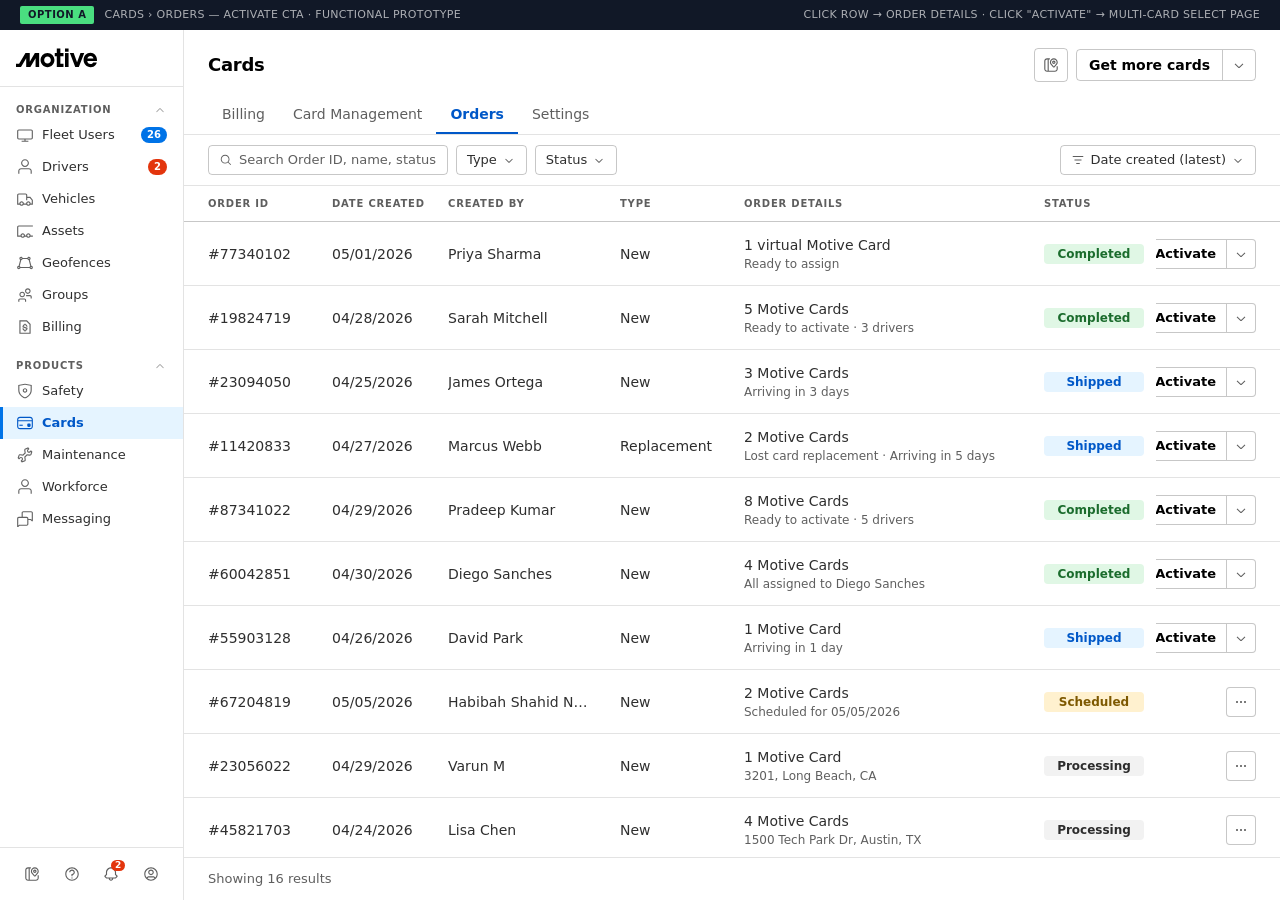
==== commit 47951fdf: "feat(card-orders): replace all hand-drawn SVGs with @ds-mo/icons sprite (v4.4.0) - Added icons.svg s" ====
--- a/card-orders-activate/index.html
+++ b/card-orders-activate/index.html
@@ -377,26 +377,26 @@
     <svg width="135" height="40" viewBox="0 0 162 48" xmlns="http://www.w3.org/2000/svg" style="height:24px;width:auto"><path d="M88.7122 16.3163V31.636L94.9807 31.6232V37.9936H81.5799V16.3112H77.5258V10.1039H81.5774V0.899902H88.7122V10.109H94.9807V16.3163H88.7122Z" fill="black"/><path d="M105.133 0.899902V7.24995H105.13V7.25505H98.0129V0.899902H105.133Z" fill="black"/><path d="M27.5024 10.1013H18.9788L6.23792 31.6359H0V38.0064H9.96081L20.3854 20.3705V37.9936H28.7943L39.1705 20.3195V37.9936H46.3054V10.1013H37.7435L27.5024 27.3983V10.1013Z" fill="black"/><path d="M98.0054 10.1013H105.14V37.9936H98.0054V10.1013Z" fill="black"/><path fill-rule="evenodd" clip-rule="evenodd" d="M62.9984 9.77772H63.0519C70.7271 9.77772 76.8325 16.2093 76.8325 24.0475C76.8325 31.8857 70.7271 38.3172 63.0519 38.3172H62.9984C55.3259 38.3172 49.1644 31.9468 49.1644 24.0475C49.1644 16.1481 55.3259 9.77772 62.9984 9.77772ZM62.9984 31.1824H63.0519V31.1773C66.7825 31.1773 69.7001 27.9895 69.7052 24.0475C69.7052 20.1539 66.7264 16.9126 63.0519 16.9126H62.9984C59.2169 16.9126 56.2993 20.1004 56.2993 24.0475C56.2993 27.9946 59.2169 31.1824 62.9984 31.1824Z" fill="black"/><path fill-rule="evenodd" clip-rule="evenodd" d="M149.229 31.98C152.095 31.98 153.882 30.3058 154.368 28.8432H161.503C161.233 31.1696 158.15 38.3122 149.223 38.3122C141.164 38.3122 135.209 32.2526 135.209 24.0271C135.209 15.9672 141.324 9.7446 149.004 9.7446C156.307 9.7446 162 16.1278 162 23.9201C162 24.7304 161.946 25.4897 161.893 26.03H142.527C143.008 29.4394 145.065 31.98 149.229 31.98ZM142.754 20.9438H154.977C154.213 18.1408 152.327 16.0743 149.027 16.0743C145.569 16.0743 143.556 18.0771 142.754 20.9438Z" fill="black"/><path d="M122.139 28.3513L128.938 10.1064V10.1217H136.539L125.684 37.9936H118.503L107.711 10.1064H115.341L122.139 28.3513Z" fill="black"/></svg>
   </div>
   <div class="sb-scroll">
-    <div class="sb-section">Organization <svg viewBox="0 0 14 14" fill="none"><path d="M9 5L7 3 5 5" stroke="currentColor" stroke-width="1.4" stroke-linecap="round" stroke-linejoin="round"/></svg></div>
-    <div class="sb-item"><span class="icon"><svg viewBox="0 0 18 18" fill="none"><path d="M2 9a7 7 0 1 0 14 0A7 7 0 0 0 2 9z" stroke="currentColor" stroke-width="1.4"/><circle cx="9" cy="9" r="2.5" stroke="currentColor" stroke-width="1.4"/></svg></span>Fleet Users<span class="badge">26</span></div>
-    <div class="sb-item"><span class="icon"><svg viewBox="0 0 18 18" fill="none"><circle cx="9" cy="6" r="3" stroke="currentColor" stroke-width="1.4"/><path d="M2 16c0-3.3 3.1-6 7-6s7 2.7 7 6" stroke="currentColor" stroke-width="1.4" stroke-linecap="round"/></svg></span>Drivers<span class="badge notif">2</span></div>
-    <div class="sb-item"><span class="icon"><svg viewBox="0 0 18 18" fill="none"><rect x="2" y="5" width="14" height="10" rx="2" stroke="currentColor" stroke-width="1.4"/></svg></span>Vehicles</div>
-    <div class="sb-item"><span class="icon"><svg viewBox="0 0 18 18" fill="none"><path d="M3 14V7l6-4 6 4v7" stroke="currentColor" stroke-width="1.4" stroke-linejoin="round"/></svg></span>Assets</div>
-    <div class="sb-item"><span class="icon"><svg viewBox="0 0 18 18" fill="none"><path d="M9 2L2 6v5c0 3.3 2.9 6 7 7 4.1-1 7-3.7 7-7V6L9 2z" stroke="currentColor" stroke-width="1.4" stroke-linejoin="round"/></svg></span>Geofences</div>
-    <div class="sb-item"><span class="icon"><svg viewBox="0 0 18 18" fill="none"><circle cx="6" cy="6" r="3" stroke="currentColor" stroke-width="1.4"/><circle cx="12" cy="12" r="3" stroke="currentColor" stroke-width="1.4"/></svg></span>Groups</div>
-    <div class="sb-item"><span class="icon"><svg viewBox="0 0 18 18" fill="none"><rect x="2" y="3" width="14" height="12" rx="2" stroke="currentColor" stroke-width="1.4"/><path d="M2 7h14" stroke="currentColor" stroke-width="1.4"/></svg></span>Billing</div>
-    <div class="sb-section" style="margin-top:8px">Products <svg viewBox="0 0 14 14" fill="none"><path d="M9 5L7 3 5 5" stroke="currentColor" stroke-width="1.4" stroke-linecap="round" stroke-linejoin="round"/></svg></div>
-    <div class="sb-item"><span class="icon"><svg viewBox="0 0 18 18" fill="none"><path d="M9 2L2 6v5c0 3.3 2.9 6 7 7 4.1-1 7-3.7 7-7V6L9 2z" stroke="currentColor" stroke-width="1.4" stroke-linejoin="round"/></svg></span>Safety</div>
-    <div class="sb-item active"><span class="icon"><svg viewBox="0 0 18 18" fill="none"><rect x="2" y="4" width="14" height="10" rx="2" stroke="currentColor" stroke-width="1.5"/><path d="M6 4V3a1 1 0 0 1 1-1h4a1 1 0 0 1 1 1v1" stroke="currentColor" stroke-width="1.4"/></svg></span>Cards</div>
-    <div class="sb-item"><span class="icon"><svg viewBox="0 0 18 18" fill="none"><path d="M2 14V6l5-3 4 2.5L16 4v10" stroke="currentColor" stroke-width="1.4" stroke-linejoin="round"/></svg></span>Maintenance</div>
-    <div class="sb-item"><span class="icon"><svg viewBox="0 0 18 18" fill="none"><circle cx="9" cy="6" r="3" stroke="currentColor" stroke-width="1.4"/><path d="M2 16c0-3.3 3.1-6 7-6s7 2.7 7 6" stroke="currentColor" stroke-width="1.4" stroke-linecap="round"/></svg></span>Workforce</div>
-    <div class="sb-item"><span class="icon"><svg viewBox="0 0 18 18" fill="none"><path d="M3 6h12M3 9h8M3 12h5" stroke="currentColor" stroke-width="1.4" stroke-linecap="round"/></svg></span>Messaging</div>
+    <div class="sb-section">Organization <svg width="16" height="16" fill="currentColor"><use href="icons.svg#chevron-up"/></svg></div>
+    <div class="sb-item"><span class="icon"><svg width="18" height="18" fill="currentColor"><use href="icons.svg#monitor"/></svg></span>Fleet Users<span class="badge">26</span></div>
+    <div class="sb-item"><span class="icon"><svg width="18" height="18" fill="currentColor"><use href="icons.svg#person"/></svg></span>Drivers<span class="badge notif">2</span></div>
+    <div class="sb-item"><span class="icon"><svg width="18" height="18" fill="currentColor"><use href="icons.svg#vehicle-truck"/></svg></span>Vehicles</div>
+    <div class="sb-item"><span class="icon"><svg width="18" height="18" fill="currentColor"><use href="icons.svg#vehicle-trailer"/></svg></span>Assets</div>
+    <div class="sb-item"><span class="icon"><svg width="18" height="18" fill="currentColor"><use href="icons.svg#geofence"/></svg></span>Geofences</div>
+    <div class="sb-item"><span class="icon"><svg width="18" height="18" fill="currentColor"><use href="icons.svg#person-group"/></svg></span>Groups</div>
+    <div class="sb-item"><span class="icon"><svg width="18" height="18" fill="currentColor"><use href="icons.svg#document-dollar"/></svg></span>Billing</div>
+    <div class="sb-section" style="margin-top:8px">Products <svg width="16" height="16" fill="currentColor"><use href="icons.svg#chevron-up"/></svg></div>
+    <div class="sb-item"><span class="icon"><svg width="18" height="18" fill="currentColor"><use href="icons.svg#shield-circle"/></svg></span>Safety</div>
+    <div class="sb-item active"><span class="icon"><svg width="18" height="18" fill="currentColor"><use href="icons.svg#card"/></svg></span>Cards</div>
+    <div class="sb-item"><span class="icon"><svg width="18" height="18" fill="currentColor"><use href="icons.svg#wrench"/></svg></span>Maintenance</div>
+    <div class="sb-item"><span class="icon"><svg width="18" height="18" fill="currentColor"><use href="icons.svg#person"/></svg></span>Workforce</div>
+    <div class="sb-item"><span class="icon"><svg width="18" height="18" fill="currentColor"><use href="icons.svg#message-bubble-stack"/></svg></span>Messaging</div>
   </div>
   <div class="sb-footer">
-    <div class="sb-foot-icon"><svg width="18" height="18" viewBox="0 0 18 18" fill="none"><rect x="2" y="2" width="6" height="6" rx="1.5" stroke="currentColor" stroke-width="1.4"/><rect x="10" y="2" width="6" height="6" rx="1.5" stroke="currentColor" stroke-width="1.4"/><rect x="2" y="10" width="6" height="6" rx="1.5" stroke="currentColor" stroke-width="1.4"/><rect x="10" y="10" width="6" height="6" rx="1.5" stroke="currentColor" stroke-width="1.4"/></svg></div>
-    <div class="sb-foot-icon"><svg width="18" height="18" viewBox="0 0 18 18" fill="none"><circle cx="9" cy="9" r="7" stroke="currentColor" stroke-width="1.4"/></svg></div>
-    <div class="sb-foot-icon" style="position:relative"><svg width="18" height="18" viewBox="0 0 18 18" fill="none"><path d="M9 2a5 5 0 0 1 5 5v2l1.5 3H2.5L4 9V7a5 5 0 0 1 5-5z" stroke="currentColor" stroke-width="1.4" stroke-linejoin="round"/></svg><span class="badge">2</span></div>
-    <div class="sb-foot-icon"><svg width="18" height="18" viewBox="0 0 18 18" fill="none"><circle cx="9" cy="7" r="3.5" stroke="currentColor" stroke-width="1.4"/></svg></div>
+    <div class="sb-foot-icon"><svg width="18" height="18" fill="currentColor"><use href="icons.svg#dashboard"/></svg></div>
+    <div class="sb-foot-icon"><svg width="18" height="18" fill="currentColor"><use href="icons.svg#circle-question"/></svg></div>
+    <div class="sb-foot-icon" style="position:relative"><svg width="18" height="18" fill="currentColor"><use href="icons.svg#bell"/></svg><span class="badge">2</span></div>
+    <div class="sb-foot-icon"><svg width="18" height="18" fill="currentColor"><use href="icons.svg#avatar"/></svg></div>
   </div>
 </nav>
 
@@ -408,8 +408,8 @@
     <div class="ph-row">
       <h1 class="ph-title">Cards</h1>
       <div class="ph-actions">
-        <div class="icon-square"><svg viewBox="0 0 18 18" fill="none"><rect x="2" y="2" width="6" height="6" rx="1" stroke="currentColor" stroke-width="1.4"/><rect x="10" y="2" width="6" height="6" rx="1" stroke="currentColor" stroke-width="1.4"/><rect x="2" y="10" width="6" height="6" rx="1" stroke="currentColor" stroke-width="1.4"/></svg></div>
-        <div class="get-cards-btn" onclick="openGetMoreCards()"><span class="lbl">Get more cards</span><span class="chev"><svg viewBox="0 0 16 16" fill="none"><path d="M4 6l4 4 4-4" stroke="currentColor" stroke-width="1.4" stroke-linecap="round" stroke-linejoin="round"/></svg></span></div>
+        <div class="icon-square"><svg width="18" height="18" fill="currentColor"><use href="icons.svg#dashboard"/></svg></div>
+        <div class="get-cards-btn" onclick="openGetMoreCards()"><span class="lbl">Get more cards</span><span class="chev"><svg width="16" height="16" fill="currentColor"><use href="icons.svg#chevron-down"/></svg></span></div>
       </div>
     </div>
     <div class="tabs"><div class="tab">Billing</div><div class="tab">Card Management</div><div class="tab active">Orders</div><div class="tab">Settings</div></div>
@@ -417,13 +417,13 @@
 
   <div class="fr">
     <div class="search">
-      <svg viewBox="0 0 14 14" fill="none"><circle cx="6" cy="6" r="4" stroke="currentColor" stroke-width="1.3"/><path d="M9.5 9.5L13 13" stroke="currentColor" stroke-width="1.3" stroke-linecap="round"/></svg>
+      <svg width="14" height="14" fill="currentColor"><use href="icons.svg#magnifying-glass"/></svg>
       <input type="text" id="searchInput" placeholder="Search Order ID, name, status…" oninput="handleSearch(this.value)" onkeydown="handleSearchKey(event)" autocomplete="off"/>
     </div>
-    <div class="filt" id="filtType" onclick="openFilterDD(event,'type',TYPE_OPTIONS)">Type <svg viewBox="0 0 14 14" fill="none"><path d="M3 5l4 4 4-4" stroke="currentColor" stroke-width="1.3" stroke-linecap="round" stroke-linejoin="round"/></svg></div>
-    <div class="filt" id="filtStatus" onclick="openFilterDD(event,'status',STATUS_OPTIONS)">Status <svg viewBox="0 0 14 14" fill="none"><path d="M3 5l4 4 4-4" stroke="currentColor" stroke-width="1.3" stroke-linecap="round" stroke-linejoin="round"/></svg></div>
+    <div class="filt" id="filtType" onclick="openFilterDD(event,'type',TYPE_OPTIONS)">Type <svg width="14" height="14" fill="currentColor"><use href="icons.svg#chevron-down"/></svg></div>
+    <div class="filt" id="filtStatus" onclick="openFilterDD(event,'status',STATUS_OPTIONS)">Status <svg width="14" height="14" fill="currentColor"><use href="icons.svg#chevron-down"/></svg></div>
     <div class="fr-spacer"></div>
-    <div class="sort"><svg viewBox="0 0 14 14" fill="none"><path d="M2 4h10M4 7h6M6 10h2" stroke="currentColor" stroke-width="1.3" stroke-linecap="round"/></svg>Date created (latest) <svg viewBox="0 0 14 14" fill="none"><path d="M3 5l4 4 4-4" stroke="currentColor" stroke-width="1.3" stroke-linecap="round" stroke-linejoin="round"/></svg></div>
+    <div class="sort"><svg width="14" height="14" fill="currentColor"><use href="icons.svg#filters"/></svg>Date created (latest) <svg width="14" height="14" fill="currentColor"><use href="icons.svg#chevron-down"/></svg></div>
   </div>
 
   <div class="ta">
@@ -471,11 +471,11 @@
   </div>
   <div class="fr" id="acFilterRow">
     <div class="search" style="width:280px">
-      <svg viewBox="0 0 14 14" fill="none"><circle cx="6" cy="6" r="4" stroke="currentColor" stroke-width="1.3"/><path d="M9.5 9.5L13 13" stroke="currentColor" stroke-width="1.3" stroke-linecap="round"/></svg>
+      <svg width="14" height="14" fill="currentColor"><use href="icons.svg#magnifying-glass"/></svg>
       <input type="text" id="acSearchInput" placeholder="Search by driver or vehicle" oninput="filterAcRows(this.value)"/>
     </div>
-    <div class="filt">Card <svg viewBox="0 0 14 14" fill="none"><path d="M3 5l4 4 4-4" stroke="currentColor" stroke-width="1.3" stroke-linecap="round" stroke-linejoin="round"/></svg></div>
-    <div class="filt">Spend profile <svg viewBox="0 0 14 14" fill="none"><path d="M3 5l4 4 4-4" stroke="currentColor" stroke-width="1.3" stroke-linecap="round" stroke-linejoin="round"/></svg></div>
+    <div class="filt">Card <svg width="14" height="14" fill="currentColor"><use href="icons.svg#chevron-down"/></svg></div>
+    <div class="filt">Spend profile <svg width="14" height="14" fill="currentColor"><use href="icons.svg#chevron-down"/></svg></div>
     <div class="fr-spacer"></div>
   </div>
   <div class="action-bar" id="acActionBar">
@@ -601,12 +601,12 @@
     let actionHtml = '';
     if (showSplit) {
       const tipTxt = {virtual: 'Virtual card is ready to assign to a driver.', standard: 'Cards delivered. Activate to assign them to drivers.', preconfig: 'Cards in transit. Pre-configure now — ready once delivered.', 'replacement-preconfig': 'Replacement cards in transit. Activating replaces the lost cards.'}[o.mode] || 'Activate cards';
-      actionHtml = `<div class="tip-wrap" onmouseenter="showTip(this)" onmouseleave="hideTip(this)"><div class="tip">${tipTxt}</div><div class="split"><span class="s-lbl" onclick="event.stopPropagation();goToActivateCards('${rowId}')">Activate</span><span class="s-chev" onclick="event.stopPropagation();toggleDD(event,'dd${rowId}')"><svg viewBox="0 0 16 16" fill="none"><path d="M4 6l4 4 4-4" stroke="currentColor" stroke-width="1.4" stroke-linecap="round" stroke-linejoin="round"/></svg></span></div></div><div class="dd" id="dd${rowId}"><div class="dd-item bold" onclick="event.stopPropagation();goToActivateCards('${rowId}')">Activate Cards</div><div class="dd-item" onclick="event.stopPropagation();goToOrderDetails('${rowId}')">View order details</div></div>`;
+      actionHtml = `<div class="tip-wrap" onmouseenter="showTip(this)" onmouseleave="hideTip(this)"><div class="tip">${tipTxt}</div><div class="split"><span class="s-lbl" onclick="event.stopPropagation();goToActivateCards('${rowId}')">Activate</span><span class="s-chev" onclick="event.stopPropagation();toggleDD(event,'dd${rowId}')"><svg width="16" height="16" fill="currentColor"><use href="icons.svg#chevron-down"/></svg></span></div></div><div class="dd" id="dd${rowId}"><div class="dd-item bold" onclick="event.stopPropagation();goToActivateCards('${rowId}')">Activate Cards</div><div class="dd-item" onclick="event.stopPropagation();goToOrderDetails('${rowId}')">View order details</div></div>`;
     } else {
       const ddItems = [`<div class="dd-item" onclick="event.stopPropagation();goToOrderDetails('${rowId}')">View order details</div>`];
       if (o.state === 'canceled') ddItems.push(`<div class="dd-item" onclick="event.stopPropagation();openGetMoreCards()">Reorder</div>`);
       if (o.state === 'draft' || o.state === 'ineligible') ddItems.push(`<div class="dd-item" onclick="event.stopPropagation();openGetMoreCards()">Re-order</div>`);
-      actionHtml = ddItems.join('') ? `<div class="ibtn-wrap"><button class="ibtn" onclick="event.stopPropagation();toggleDD(event,'dd${rowId}')"><svg viewBox="0 0 16 16" fill="currentColor"><circle cx="3.5" cy="8" r="1.5"/><circle cx="8" cy="8" r="1.5"/><circle cx="12.5" cy="8" r="1.5"/></svg></button></div><div class="dd" id="dd${rowId}">${ddItems.join('')}</div>` : '';
+      actionHtml = ddItems.join('') ? `<div class="ibtn-wrap"><button class="ibtn" onclick="event.stopPropagation();toggleDD(event,'dd${rowId}')"><svg width="16" height="16" fill="currentColor"><use href="icons.svg#ellipses"/></svg></button></div><div class="dd" id="dd${rowId}">${ddItems.join('')}</div>` : '';
     }
     return `<div class="tr" onclick="goToOrderDetails('${rowId}')"><div class="td"><div class="td-main">#${m.id}</div></div><div class="td"><div class="td-main">${m.date}</div></div><div class="td"><div class="td-main">${m.by}</div></div><div class="td"><div class="td-main">${m.type}</div></div><div class="td"><div class="td-main">${m.detailsMain}</div><div class="td-sub">${m.detailsSub}</div></div><div class="td">${statusHtml}</div><div class="td">${actionHtml}</div></div>`;
   }).join('');
@@ -738,7 +738,7 @@
         const checked = _selectedCardIds.has(c.id);
         return `<div class="card-row ${isAct ? 'activated' : ''}">` +
           `<div class="cr-mark">` +
-            `<svg viewBox="0 0 20 20" fill="none"><circle cx="10" cy="10" r="8" stroke="currentColor" stroke-width="1.5"/><path d="M6.4 10.2l2.2 2.2 4.9-4.9" stroke="currentColor" stroke-width="1.6" stroke-linecap="round" stroke-linejoin="round"/></svg>` +
+            `<svg width="20" height="20" fill="currentColor"><use href="icons.svg#check-circle"/></svg>` +
             `<span class="cr-cb"><input type="checkbox" ${checked ? 'checked' : ''} onchange="toggleCardSel('${c.id}',this.checked)"/></span>` +
           `</div>` +
           `<div class="cr-info"><div class="cr-driver">${c.assignedTo}</div><div class="cr-detail">••••${c.cardLast4} · ${c.spendProfile}</div></div>` +
